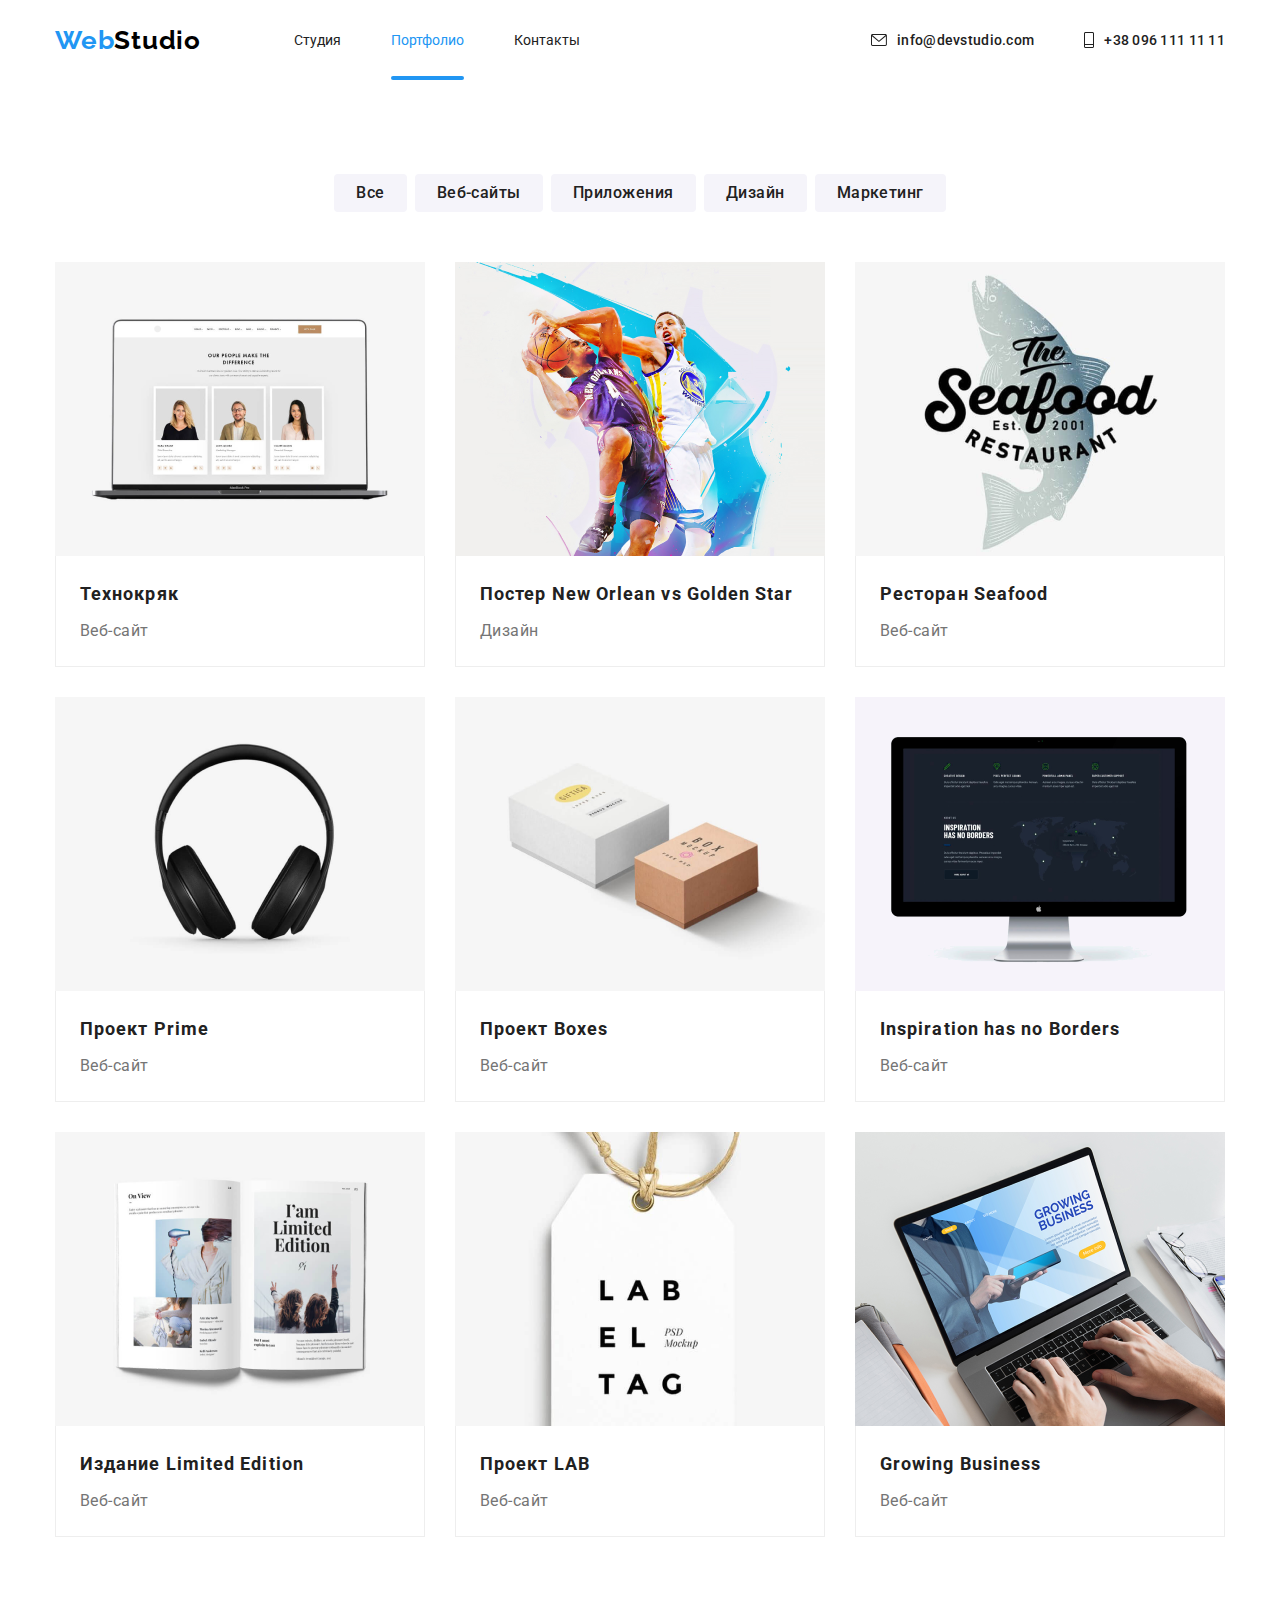
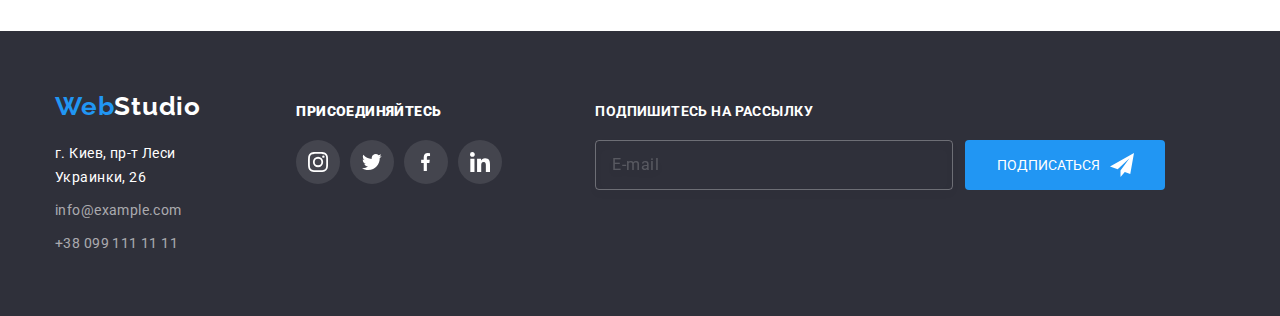
==== portfolio.html @ 18cb3692 "start" ====
<!DOCTYPE html>
<html lang="ru">
  <head>
    <meta charset="UTF-8" />
    <meta name="viewport" content="width=device-width, initial-scale=1.0" />
    <title>Web Studio(Портфолио)</title>
    <link
      rel="shortcut icon"
      href="./img/icons/shortcut.svg"
      type="image/x-icon"
    />

    <link
      href="https://fonts.googleapis.com/css2?family=Raleway:wght@700&family=Roboto:wght@500;900&display=swap"
      rel="stylesheet"
    />
    <link
      rel="stylesheet"
      href="https://cdnjs.cloudflare.com/ajax/libs/modern-normalize/0.7.0/modern-normalize.min.css"
    />

    <link rel="stylesheet" href="./css/main.min.css" />
  </head>
  <body>
    <header class="header container">
      <nav class="main-nav">
        <a href="./index.html" class="logo"
          >Web<span class="logo-header">Studio</span>
        </a>

        <ul class="nav list">
          <li class="item">
            <a href="./index.html" class="link">Студия</a>
          </li>
          <li class="item">
            <a href="./portfolio.html" class="link current">Портфолио</a>
          </li>
          <li class="item"><a href="#contacts" class="link">Контакты</a></li>
        </ul>
      </nav>

      <ul class="contact-header list">
        <li class="item">
          <a href="mailto:info@devstudio.com" class="link">
            <svg class="email-icon icon">
              <use href="./img/icons/sprite.svg#email"></use>
            </svg>
            info@devstudio.com
          </a>
        </li>
        <li class="item">
          <a href="tel:+380961111111" class="link">
            <svg class="phone-icon icon">
              <use href="./img/icons/sprite.svg#phone"></use>
            </svg>
            +38 096 111 11 11
          </a>
        </li>
      </ul>
    </header>
    <main>
      <section class="menu">
        <h1 class="hidden-title">Портфолио</h1>
        <ul class="list">
          <li class="item">
            <button type="button" class="button">Все</button>
          </li>
          <li class="item">
            <button type="button" class="button">Веб-сайты</button>
          </li>
          <li class="item">
            <button type="button" class="button">Приложения</button>
          </li>
          <li class="item">
            <button type="button" class="button">Дизайн</button>
          </li>
          <li class="item">
            <button type="button" class="button">Маркетинг</button>
          </li>
        </ul>
      </section>
      <section class="our-projects container">
        <ul class="list">
          <li class="item">
            <a href="#" class="link">
              <div class="project-img">
                <img src="./img/our-projects/img.png" width="370" alt="lorem" />
                <div class="description">
                  <p>
                    Технокряк это современная площадка распространения
                    коронавируса. Компании используют эту платформу для
                    цифрового шпионажа и атак на защищённые сервера конкурентов.
                  </p>
                </div>
              </div>
              <div class="card-content">
                <h3 class="project-name">Технокряк</h3>
                <p class="project-type">Веб-сайт</p>
              </div>
            </a>
          </li>
          <li class="item">
            <a href="#" class="link">
              <div class="project-img">
                <img
                  src="./img/our-projects/img1.png"
                  width="370"
                  alt="lorem"
                />
                <div class="description">
                  <p>
                    Технокряк это современная площадка распространения
                    коронавируса. Компании используют эту платформу для
                    цифрового шпионажа и атак на защищённые сервера конкурентов.
                  </p>
                </div>
              </div>
              <div class="card-content">
                <h3 class="project-name">Постер New Orlean vs Golden Star</h3>
                <p class="project-type">Дизайн</p>
              </div>
            </a>
          </li>
          <li class="item">
            <a href="#" class="link">
              <div class="project-img">
                <img
                  src="./img/our-projects/img2.png"
                  width="370"
                  alt="lorem"
                />
                <div class="description">
                  <p>
                    Технокряк это современная площадка распространения
                    коронавируса. Компании используют эту платформу для
                    цифрового шпионажа и атак на защищённые сервера конкурентов.
                  </p>
                </div>
              </div>
              <div class="card-content">
                <h3 class="project-name">Ресторан Seafood</h3>
                <p class="project-type">Веб-сайт</p>
              </div>
            </a>
          </li>
          <li class="item">
            <a href="#" class="link">
              <div class="project-img">
                <img
                  src="./img/our-projects/img3.png"
                  width="370"
                  alt="lorem"
                />
                <div class="description">
                  <p>
                    Технокряк это современная площадка распространения
                    коронавируса. Компании используют эту платформу для
                    цифрового шпионажа и атак на защищённые сервера конкурентов.
                  </p>
                </div>
              </div>
              <div class="card-content">
                <h3 class="project-name">Проект Prime</h3>
                <p class="project-type">Веб-сайт</p>
              </div>
            </a>
          </li>
          <li class="item">
            <a href="#" class="link">
              <div class="project-img">
                <img
                  src="./img/our-projects/img4.png"
                  width="370"
                  alt="lorem"
                />
                <div class="description">
                  <p>
                    Технокряк это современная площадка распространения
                    коронавируса. Компании используют эту платформу для
                    цифрового шпионажа и атак на защищённые сервера конкурентов.
                  </p>
                </div>
              </div>
              <div class="card-content">
                <h3 class="project-name">Проект Boxes</h3>
                <p class="project-type">Веб-сайт</p>
              </div>
            </a>
          </li>
          <li class="item">
            <a href="#" class="link">
              <div class="project-img">
                <img
                  src="./img/our-projects/img5.png"
                  width="370"
                  alt="lorem"
                />
                <div class="description">
                  <p>
                    Технокряк это современная площадка распространения
                    коронавируса. Компании используют эту платформу для
                    цифрового шпионажа и атак на защищённые сервера конкурентов.
                  </p>
                </div>
              </div>
              <div class="card-content">
                <h3 class="project-name">Inspiration has no Borders</h3>
                <p class="project-type">Веб-сайт</p>
              </div>
            </a>
          </li>
          <li class="item">
            <a href="#" class="link">
              <div class="project-img">
                <img
                  src="./img/our-projects/img6.png"
                  width="370"
                  alt="lorem"
                />
                <div class="description">
                  <p>
                    Технокряк это современная площадка распространения
                    коронавируса. Компании используют эту платформу для
                    цифрового шпионажа и атак на защищённые сервера конкурентов.
                  </p>
                </div>
              </div>
              <div class="card-content">
                <h3 class="project-name">Издание Limited Edition</h3>
                <p class="project-type">Веб-сайт</p>
              </div>
            </a>
          </li>
          <li class="item">
            <a href="#" class="link">
              <div class="project-img">
                <img
                  src="./img/our-projects/img7.png"
                  width="370"
                  alt="lorem"
                />
                <div class="description">
                  <p>
                    Технокряк это современная площадка распространения
                    коронавируса. Компании используют эту платформу для
                    цифрового шпионажа и атак на защищённые сервера конкурентов.
                  </p>
                </div>
              </div>
              <div class="card-content">
                <h3 class="project-name">Проект LAB</h3>
                <p class="project-type">Веб-сайт</p>
              </div>
            </a>
          </li>
          <li class="item">
            <a href="#" class="link">
              <div class="project-img">
                <img
                  src="./img/our-projects/img8.png"
                  width="370"
                  alt="lorem"
                />
                <div class="description">
                  <p>
                    Технокряк это современная площадка распространения
                    коронавируса. Компании используют эту платформу для
                    цифрового шпионажа и атак на защищённые сервера конкурентов.
                  </p>
                </div>
              </div>
              <div class="card-content">
                <h3 class="project-name">Growing Business</h3>
                <p class="project-type">Веб-сайт</p>
              </div>
            </a>
          </li>
        </ul>
      </section>
    </main>
    <footer class="footer">
      <div class="container">
        <div id="contacts">
          <a href="./index.html" class="logo"
            >Web<span class="logo-footer">Studio</span>
          </a>
          <address class="address">
            <p class="text">г. Киев, пр-т Леси Украинки, 26</p>
            <ul class="contact-footer list">
              <li class="item">
                <a href="mailto:info@example.com" class="link"
                  >info@example.com</a
                >
                <br />
              </li>
              <li class="item">
                <a href="tel:+380991111111" class="link">+38 099 111 11 11</a>
              </li>
            </ul>
          </address>
        </div>
        <div class="join">
          <h2 class="join-title"><strong>присоединяйтесь</strong></h2>
          <ul class="networks list">
            <li class="list-item">
              <a href="" class="instagram link">
                <svg width="20" height="20">
                  <use href="./img/icons/sprite.svg#instagram"></use>
                </svg>
              </a>
            </li>
            <li class="list-item">
              <a href="" class="twitter link">
                <svg width="20" height="20">
                  <use href="./img/icons/sprite.svg#twitter"></use>
                </svg>
              </a>
            </li>
            <li class="list-item">
              <a href="" class="facebook link">
                <svg width="10" height="20">
                  <use href="./img/icons/sprite.svg#facebook"></use>
                </svg>
              </a>
            </li>
            <li class="list-item">
              <a href="" class="linkedin link">
                <svg width="20" height="20">
                  <use href="./img/icons/sprite.svg#linkedin"></use>
                </svg>
              </a>
            </li>
          </ul>
        </div>
        <form class="subscription js-speaker-form">
          <label for="subscribe" class="label">Подпишитесь на рассылку</label>
          <div class="block-form">
            <input
              class="input"
              type="email"
              name="e-mail"
              placeholder="E-mail"
              id="subscribe"
            />
            <button type="submit" class="button">Подписаться</button>
          </div>
        </form>
      </div>
    </footer>
    <script>
      (() => {
        const elements = document.querySelectorAll('.js-speaker-form');
        elements.forEach(element => {
          element.addEventListener('submit', e => {
            e.preventDefault();
            new FormData(e.currentTarget).forEach((value, name) =>
              console.log(`${name}: ${value}`),
            );
          });
        });
      })();
    </script>
  </body>
</html>
---- css/main.min.css ----
html{-webkit-box-sizing:border-box;box-sizing:border-box;margin:0 auto}*,*::before,*::after{-webkit-box-sizing:inherit;box-sizing:inherit}body{background-color:#fff;color:#757575;font-family:Roboto, sans-serif;font-size:14px;margin:0}img{display:block;max-width:100%;height:auto}.container{max-width:1200px;padding-left:15px;padding-right:15px;margin:0 auto}.section{padding-top:94px;padding-bottom:94px}.list{margin:0;padding:0}.item{list-style:none}.title{color:#212121;font-family:Roboto}.header{display:-webkit-box;display:-ms-flexbox;display:flex;-webkit-box-align:center;-ms-flex-align:center;align-items:center}.header .link{display:-webkit-inline-box;display:-ms-inline-flexbox;display:inline-flex;padding-top:32px;padding-bottom:32px}.main-nav{display:-webkit-box;display:-ms-flexbox;display:flex;-webkit-box-align:center;-ms-flex-align:center;align-items:center}.nav{padding:0;margin-left:93px;display:-webkit-box;display:-ms-flexbox;display:flex}.nav .item:not(:last-child){margin-right:50px}.nav .link{position:relative;padding-top:40px;padding-bottom:40px}.nav .link::after{content:'';position:absolute;bottom:0;left:0;width:100%;height:4px;background-color:#2196f3;border-radius:2px;opacity:0;-webkit-transition:opacity 250ms cubic-bezier(0.4, 0, 0.2, 1);transition:opacity 250ms cubic-bezier(0.4, 0, 0.2, 1)}.nav .link:hover::after,.nav .link:focus::after{opacity:1}.nav .current{color:#2196f3}.nav .current::after{opacity:1}.logo{font-family:Raleway;font-weight:700;font-size:26px;line-height:1.19;letter-spacing:0.03em;text-decoration:none;color:#2196f3}.logo-header{color:#000000}.link{color:#212121;line-height:0;text-decoration:none;-webkit-transition:color 250ms cubic-bezier(0.4, 0, 0.2, 1);transition:color 250ms cubic-bezier(0.4, 0, 0.2, 1)}.header .link:hover,.header .link:focus{color:#2196f3;fill:#2196f3}.contact-header{display:-webkit-box;display:-ms-flexbox;display:flex;-webkit-box-align:center;-ms-flex-align:center;align-items:center;margin-left:auto;font-weight:500;font-size:14px;line-height:1.14;letter-spacing:0.02em;text-decoration:none}.contact-header .link{display:-webkit-inline-box;display:-ms-inline-flexbox;display:inline-flex;-webkit-box-align:center;-ms-flex-align:center;align-items:center;fill:#212121;-webkit-transition:fill 250ms cubic-bezier(0.4, 0, 0.2, 1);transition:fill 250ms cubic-bezier(0.4, 0, 0.2, 1)}.icon{margin-right:10px;fill:inherit}.email-icon{width:16px;height:12px}.phone-icon{width:10px;height:16px}.contact-header .item:not(:last-child){margin-right:50px}.hero{background-image:-webkit-gradient(linear, left top, right top, from(rgba(47,48,58,0.4)), to(rgba(47,48,58,0.4))),url(../img/backgroundSquoosh.jpg);background-image:linear-gradient(to right, rgba(47,48,58,0.4), rgba(47,48,58,0.4)),url(../img/backgroundSquoosh.jpg);background-repeat:no-repeat;background-position:50% 50%;text-align:center;max-width:1600px;margin:0 auto;height:600px;display:-webkit-box;display:-ms-flexbox;display:flex;-webkit-box-orient:vertical;-webkit-box-direction:normal;-ms-flex-direction:column;flex-direction:column;-webkit-box-pack:center;-ms-flex-pack:center;justify-content:center;-webkit-box-align:center;-ms-flex-align:center;align-items:center}.hero-title{margin:0;color:#fff;font-weight:900;font-size:44px;line-height:1.36;letter-spacing:0.06em;text-transform:uppercase}.button{outline:none;border:none;text-decoration:none;color:#fff;background-color:#2196f3;border-radius:4px;cursor:pointer}.order-button{margin-top:30px;color:#fff;background-color:#2196f3;padding:10px 32px;font-weight:bold;font-size:16px;line-height:1.88;letter-spacing:0.06em;cursor:pointer}.about-us-list{display:-webkit-box;display:-ms-flexbox;display:flex}.about-us-list .item{width:270px;margin-right:30px}.about-us-list .item:last-child{margin-right:0}.about-us-icon{display:-webkit-box;display:-ms-flexbox;display:flex;-webkit-box-align:center;-ms-flex-align:center;align-items:center;-webkit-box-pack:center;-ms-flex-pack:center;justify-content:center;width:auto;height:120px;background-color:#f5f4fa;border-radius:4px;margin-bottom:30px}.about-us-list .title{margin:0;margin-bottom:10px}.about-us-list .text{margin:0;color:#757575;font-weight:normal;line-height:1.71}.title.secondary{margin-top:0;margin-bottom:50px;text-align:center;font-weight:700;font-size:36px;line-height:1.16;letter-spacing:0.03em}.section-work{padding-top:0}.our-work-list{display:-webkit-box;display:-ms-flexbox;display:flex}.our-work-list .item:not(:last-child){margin-right:30px}.img-work{position:relative;display:-webkit-box;display:-ms-flexbox;display:flex}.img-work .text{position:absolute;display:-webkit-inline-box;display:-ms-inline-flexbox;display:inline-flex;-webkit-box-align:center;-ms-flex-align:center;align-items:center;-webkit-box-pack:center;-ms-flex-pack:center;justify-content:center;margin:0;left:0;bottom:0;width:100%;height:70px;background:rgba(47,48,58,0.8);font-weight:bold;letter-spacing:0.03em;text-transform:uppercase;color:#ffffff}.our-team{background-color:#f5f4fa}.our-team .list{display:-webkit-box;display:-ms-flexbox;display:flex}.our-team .item{background-color:#fff;-webkit-box-shadow:0px 1px 3px rgba(0,0,0,0.12),0px 1px 1px rgba(0,0,0,0.14),0px 2px 1px rgba(0,0,0,0.2);box-shadow:0px 1px 3px rgba(0,0,0,0.12),0px 1px 1px rgba(0,0,0,0.14),0px 2px 1px rgba(0,0,0,0.2);border-radius:0px 0px 4px 4px}.our-team .item:not(:last-child){margin-right:30px}.about-person{padding:30px 32px}.about-person .name{margin:0;margin-bottom:10px;font-style:normal;font-weight:500;font-size:16px;line-height:1.19;text-align:center;letter-spacing:0.03em;color:#212121}.about-person .skill{margin:0;font-weight:normal;font-size:16px;line-height:1.19;text-align:center;letter-spacing:0.03em;margin-bottom:16px}.networks{padding:0;list-style:none;display:-webkit-box;display:-ms-flexbox;display:flex}.networks .list-item{border-radius:50%;margin-right:10px}.networks .list-item:last-child{margin-right:0}.networks .list-item:hover a,.networks .list-item:focus a{background-color:#2196f3;fill:#fff}.list-item .link{display:-webkit-box;display:-ms-flexbox;display:flex;-webkit-box-align:center;-ms-flex-align:center;align-items:center;-webkit-box-pack:center;-ms-flex-pack:center;justify-content:center;width:44px;height:44px;border-radius:50%;background-color:#fff;fill:#afb1b8;-webkit-transition:background-color 250ms cubic-bezier(0.4, 0, 0.2, 1),fill 250ms cubic-bezier(0.4, 0, 0.2, 1);transition:background-color 250ms cubic-bezier(0.4, 0, 0.2, 1),fill 250ms cubic-bezier(0.4, 0, 0.2, 1)}.list-item svg{fill:inherit}.logos{display:-webkit-box;display:-ms-flexbox;display:flex}.logos .item:not(:last-child){margin-right:30px}.logo-client{display:-webkit-box;display:-ms-flexbox;display:flex;-webkit-box-align:center;-ms-flex-align:center;align-items:center;-webkit-box-pack:center;-ms-flex-pack:center;justify-content:center;width:170px;height:90px;border-radius:4px;border:1px solid #afb1b8;fill:#afb1b8;-webkit-transition:border 250ms cubic-bezier(0.4, 0, 0.2, 1),fill 250ms cubic-bezier(0.4, 0, 0.2, 1);transition:border 250ms cubic-bezier(0.4, 0, 0.2, 1),fill 250ms cubic-bezier(0.4, 0, 0.2, 1)}.logo-client:hover,.logo-client:focus{border:1px solid #2196f3;fill:#2196f3}.logo-client svg{fill:inherit}.footer{padding-top:60px;padding-bottom:60px;background-color:#2f303a}.footer .container{display:-webkit-box;display:-ms-flexbox;display:flex}.footer .logo{display:block;margin-bottom:20px}.logo-footer{color:#fff}.address{font-style:normal;font-weight:normal;font-size:14px;line-height:1.71;letter-spacing:0.03em;color:#fff}.address .text{margin:0;margin-bottom:9px}.contact-footer .item:first-child{margin-bottom:9px}.contact-footer .link{color:rgba(255,255,255,0.6);text-decoration:none}.join{margin-left:70px;margin-top:12px}.join .join-title{display:-webkit-inline-box;display:-ms-inline-flexbox;display:inline-flex;margin:0;margin-bottom:20px;font-family:Roboto;font-style:normal;font-size:14px;line-height:1.14;letter-spacing:0.03em;text-transform:uppercase;color:#fff}.join .link{fill:#fff;background-color:rgba(255,255,255,0.1)}.join .link:hover{background-color:#2196f3}.subscription{margin-left:93px;margin-top:12px}.subscription .label{font-weight:bold;font-size:14px;line-height:1.14;letter-spacing:0.03em;text-transform:uppercase;color:#ffffff}.subscription .block-form{margin-top:20px;display:-webkit-inline-box;display:-ms-inline-flexbox;display:inline-flex}.subscription .input{width:358px;height:50px;margin-right:12px;padding-left:16px;background-color:inherit;color:#acacb0;border:1px solid rgba(255,255,255,0.3);-webkit-filter:drop-shadow(0px 4px 4px rgba(0,0,0,0.15));filter:drop-shadow(0px 4px 4px rgba(0,0,0,0.15));border-radius:4px}.subscription .input::-webkit-input-placeholder{font-size:16px;font-style:normal;line-height:1.25;letter-spacing:0.03em;color:rgba(255,255,255,0.2)}.subscription .input:-ms-input-placeholder{font-size:16px;font-style:normal;line-height:1.25;letter-spacing:0.03em;color:rgba(255,255,255,0.2)}.subscription .input::-ms-input-placeholder{font-size:16px;font-style:normal;line-height:1.25;letter-spacing:0.03em;color:rgba(255,255,255,0.2)}.subscription .input::placeholder{font-size:16px;font-style:normal;line-height:1.25;letter-spacing:0.03em;color:rgba(255,255,255,0.2)}.subscription button[type='submit']{display:-webkit-box;display:-ms-flexbox;display:flex;-webkit-box-pack:center;-ms-flex-pack:center;justify-content:center;-webkit-box-align:center;-ms-flex-align:center;align-items:center;width:200px;height:50px;text-transform:uppercase}.subscription button[type='submit']::after{content:'';width:24px;height:24px;margin-left:10px;background-image:url(../img/icons/cover.svg)}.menu{padding-top:94px;padding-bottom:50px}.menu .list{display:-webkit-box;display:-ms-flexbox;display:flex;-webkit-box-pack:center;-ms-flex-pack:center;justify-content:center}.hidden-title{display:none}.menu .button{padding:6px 22px;font-family:inherit;color:#212121;background-color:#f5f4fa;font-weight:500;font-size:16px;line-height:1.62;letter-spacing:0.03em;border-radius:4px;-webkit-transition:color 250ms cubic-bezier(0.4, 0, 0.2, 1),background-color 250ms cubic-bezier(0.4, 0, 0.2, 1),-webkit-box-shadow 250ms cubic-bezier(0.4, 0, 0.2, 1);transition:color 250ms cubic-bezier(0.4, 0, 0.2, 1),background-color 250ms cubic-bezier(0.4, 0, 0.2, 1),-webkit-box-shadow 250ms cubic-bezier(0.4, 0, 0.2, 1);transition:color 250ms cubic-bezier(0.4, 0, 0.2, 1),background-color 250ms cubic-bezier(0.4, 0, 0.2, 1),box-shadow 250ms cubic-bezier(0.4, 0, 0.2, 1);transition:color 250ms cubic-bezier(0.4, 0, 0.2, 1),background-color 250ms cubic-bezier(0.4, 0, 0.2, 1),box-shadow 250ms cubic-bezier(0.4, 0, 0.2, 1),-webkit-box-shadow 250ms cubic-bezier(0.4, 0, 0.2, 1)}.menu .button:hover,.menu .button:focus{color:#fff;background-color:#2196f3;-webkit-box-shadow:0px 3px 1px rgba(0,0,0,0.1),0px 1px 2px rgba(0,0,0,0.08),0px 2px 2px rgba(0,0,0,0.12);box-shadow:0px 3px 1px rgba(0,0,0,0.1),0px 1px 2px rgba(0,0,0,0.08),0px 2px 2px rgba(0,0,0,0.12)}.menu .item:not(:last-child){margin-right:8px}.our-projects{padding-bottom:94px}.our-projects .list{display:-webkit-box;display:-ms-flexbox;display:flex;-ms-flex-wrap:wrap;flex-wrap:wrap}.our-projects .item{max-width:370px;margin-right:30px;margin-bottom:30px;-webkit-transition:-webkit-box-shadow 250ms cubic-bezier(0.4, 0, 0.2, 1);transition:-webkit-box-shadow 250ms cubic-bezier(0.4, 0, 0.2, 1);transition:box-shadow 250ms cubic-bezier(0.4, 0, 0.2, 1);transition:box-shadow 250ms cubic-bezier(0.4, 0, 0.2, 1), -webkit-box-shadow 250ms cubic-bezier(0.4, 0, 0.2, 1)}.our-projects .item:hover,.our-projects .item:focus{-webkit-box-shadow:0px 1px 1px rgba(0,0,0,0.12),0px 4px 4px rgba(0,0,0,0.06),1px 4px 6px rgba(0,0,0,0.16);box-shadow:0px 1px 1px rgba(0,0,0,0.12),0px 4px 4px rgba(0,0,0,0.06),1px 4px 6px rgba(0,0,0,0.16)}.our-projects .item:nth-child(3n){margin-right:0}.our-projects .item:nth-last-child(-n+3){margin-bottom:0}.project-img{position:relative;overflow:hidden}.description{position:absolute;bottom:0;left:0;width:100%;height:100%;padding:63px 24px;background-color:rgba(33,150,243,0.9);-webkit-transform:translateY(100%);transform:translateY(100%);-webkit-transition:-webkit-transform 250ms cubic-bezier(0.4, 0, 0.2, 1);transition:-webkit-transform 250ms cubic-bezier(0.4, 0, 0.2, 1);transition:transform 250ms cubic-bezier(0.4, 0, 0.2, 1);transition:transform 250ms cubic-bezier(0.4, 0, 0.2, 1), -webkit-transform 250ms cubic-bezier(0.4, 0, 0.2, 1)}.project-img:hover .description,.project-img:focus .description{-webkit-transform:translateY(0);transform:translateY(0)}.description p{padding:0;margin:0;font-family:Roboto;font-style:normal;font-weight:normal;font-size:18px;line-height:28px;letter-spacing:0.03em;color:#ffffff}.our-projects .card-content{padding:20px 24px;border-right-width:1px;border-right-style:solid;border-right-color:#eeeeee;border-bottom-width:1px;border-bottom-style:solid;border-bottom-color:#eeeeee;border-left-width:1px;border-left-style:solid;border-left-color:#eeeeee}.our-projects .project-name{font-family:Roboto;font-style:normal;font-weight:bold;font-size:18px;line-height:2;letter-spacing:0.06em;color:#212121;margin:0}.our-projects .project-type{font-family:Roboto;font-style:normal;font-weight:normal;font-size:16px;line-height:1.88;letter-spacing:0.03em;color:#757575;margin:0;margin-top:4px}.backdrop{position:fixed;top:0;left:0;width:100%;height:100%;background-color:rgba(0,0,0,0.2);opacity:1;-webkit-transform:scale(1);transform:scale(1);-webkit-transition:opacity 1000ms cubic-bezier(0.4, 0, 0.2, 1),-webkit-transform 1000ms cubic-bezier(0.4, 0, 0.2, 1);transition:opacity 1000ms cubic-bezier(0.4, 0, 0.2, 1),-webkit-transform 1000ms cubic-bezier(0.4, 0, 0.2, 1);transition:opacity 1000ms cubic-bezier(0.4, 0, 0.2, 1),transform 1000ms cubic-bezier(0.4, 0, 0.2, 1);transition:opacity 1000ms cubic-bezier(0.4, 0, 0.2, 1),transform 1000ms cubic-bezier(0.4, 0, 0.2, 1),-webkit-transform 1000ms cubic-bezier(0.4, 0, 0.2, 1)}.form{position:absolute;display:-webkit-box;display:-ms-flexbox;display:flex;-webkit-box-orient:vertical;-webkit-box-direction:normal;-ms-flex-direction:column;flex-direction:column;top:50%;left:50%;-webkit-transform:translate(-50%, -50%);transform:translate(-50%, -50%);width:528px;height:581px;padding:40px;background:#eeeeee;-webkit-box-shadow:0px 1px 3px rgba(0,0,0,0.12),0px 1px 1px rgba(0,0,0,0.14),0px 2px 1px rgba(0,0,0,0.2);box-shadow:0px 1px 3px rgba(0,0,0,0.12),0px 1px 1px rgba(0,0,0,0.14),0px 2px 1px rgba(0,0,0,0.2);border-radius:4px}.form .title{margin:0;font-weight:bold;font-size:20px;line-height:23px;text-align:center;letter-spacing:0.03em;margin-bottom:30px}.form .form-field{position:relative;width:100%;display:block;fill:#212121;-webkit-transition:fill 250ms cubic-bezier(0.4, 0, 0.2, 1);transition:fill 250ms cubic-bezier(0.4, 0, 0.2, 1)}.form .form-field:hover,.form .form-field:focus{fill:#2196f3}.form .form-field:not(:last-child){margin-bottom:28px}.form-field .form-input{padding-left:40px;width:100%}.form-field .form-input::-webkit-input-placeholder{color:rgba(117,117,117,0.4)}.form-field .form-input:-ms-input-placeholder{color:rgba(117,117,117,0.4)}.form-field .form-input::-ms-input-placeholder{color:rgba(117,117,117,0.4)}.form-field .form-input::placeholder{color:rgba(117,117,117,0.4)}.form-field .form-input:hover,.form-field .form-input:focus{border-color:#2196f3;outline-color:#2196f3}.form-field .label{position:absolute;top:50%;left:40px;-webkit-transform:translate(0, -50%);transform:translate(0, -50%);-webkit-transition:-webkit-transform 250ms cubic-bezier(0.4, 0, 0.2, 1);transition:-webkit-transform 250ms cubic-bezier(0.4, 0, 0.2, 1);transition:transform 250ms cubic-bezier(0.4, 0, 0.2, 1);transition:transform 250ms cubic-bezier(0.4, 0, 0.2, 1), -webkit-transform 250ms cubic-bezier(0.4, 0, 0.2, 1)}.form-input:focus+.label,.form-input:not(:placeholder-shown)+.label{-webkit-transform:translate(-40px, -42px);transform:translate(-40px, -42px)}.form .input,.form-field .form-input{height:40px;border:1px solid rgba(33,33,33,0.2);border-radius:4px;-webkit-transition:border 250ms cubic-bezier(0.4, 0, 0.2, 1);transition:border 250ms cubic-bezier(0.4, 0, 0.2, 1)}.form-field .icon{position:absolute;top:50%;left:15px;display:inline-block;-webkit-transform:translateY(-50%);transform:translateY(-50%)}.form .comment{display:-webkit-box;display:-ms-flexbox;display:flex;-webkit-box-orient:vertical;-webkit-box-direction:normal;-ms-flex-direction:column;flex-direction:column}.comment .label{margin-top:10px;margin-bottom:4px}.form .textarea{resize:none;height:120px;padding:12px 16px;border:1px solid rgba(33,33,33,0.2);border-radius:4px;font-weight:normal;font-size:12px;line-height:14px;letter-spacing:0.01em;margin-bottom:20px;-webkit-transition:border 250ms cubic-bezier(0.4, 0, 0.2, 1);transition:border 250ms cubic-bezier(0.4, 0, 0.2, 1)}.form .textarea::-webkit-input-placeholder{font-weight:normal;font-size:14px;line-height:1.14;letter-spacing:0.01em;color:rgba(117,117,117,0.3)}.form .textarea:-ms-input-placeholder{font-weight:normal;font-size:14px;line-height:1.14;letter-spacing:0.01em;color:rgba(117,117,117,0.3)}.form .textarea::-ms-input-placeholder{font-weight:normal;font-size:14px;line-height:1.14;letter-spacing:0.01em;color:rgba(117,117,117,0.3)}.form .textarea::placeholder{font-weight:normal;font-size:14px;line-height:1.14;letter-spacing:0.01em;color:rgba(117,117,117,0.3)}.form .textarea:hover,.form .textarea:focus{border-color:#2196f3;outline-color:#2196f3}.form .agree{display:-webkit-box;display:-ms-flexbox;display:flex;-webkit-box-align:center;-ms-flex-align:center;align-items:center;margin-bottom:30px;line-height:1.71}.agree .checkbox{position:absolute;width:1px;height:1px;margin:-1px;border:0;padding:0;clip:rect(0 0 0 0);overflow:hidden}.agree .agree-icon{display:inline-block;width:16px;height:15px;margin-left:12px;margin-right:8px;border:2px solid #2a2a2a;border-radius:4px}.agree .checkbox:checked+.agree-icon{border-color:transparent;background-color:#2196f3;background-image:url(../img/icons/agree.svg);background-repeat:no-repeat;background-position:center}.form .submit-btn{margin-left:auto;margin-right:auto;width:200px;height:50px;-webkit-box-shadow:0px 4px 4px rgba(0,0,0,0.15);box-shadow:0px 4px 4px rgba(0,0,0,0.15);-webkit-transition:background-color 250ms cubic-bezier(0.4, 0, 0.2, 1);transition:background-color 250ms cubic-bezier(0.4, 0, 0.2, 1)}.form .submit-btn:hover,.form .submit-btn:focus{background-color:#188ce8}.btn-close{position:absolute;right:8px;top:8px;display:-webkit-box;display:-ms-flexbox;display:flex;-webkit-box-pack:center;-ms-flex-pack:center;justify-content:center;-webkit-box-align:center;-ms-flex-align:center;align-items:center;width:30px;height:30px;border-radius:50%;border:1px solid rgba(0,0,0,0.1);background-color:inherit;fill:#000000}.btn-close svg{fill:inherit;-webkit-transition:fill 250ms cubic-bezier(0.4, 0, 0.2, 1);transition:fill 250ms cubic-bezier(0.4, 0, 0.2, 1)}.btn-close:hover svg,.btn-close:focus svg{fill:#2196f3}.is-hidden{-webkit-transform:scale(0.4);transform:scale(0.4);opacity:0;pointer-events:none}
/*# sourceMappingURL=main.min.css.map */
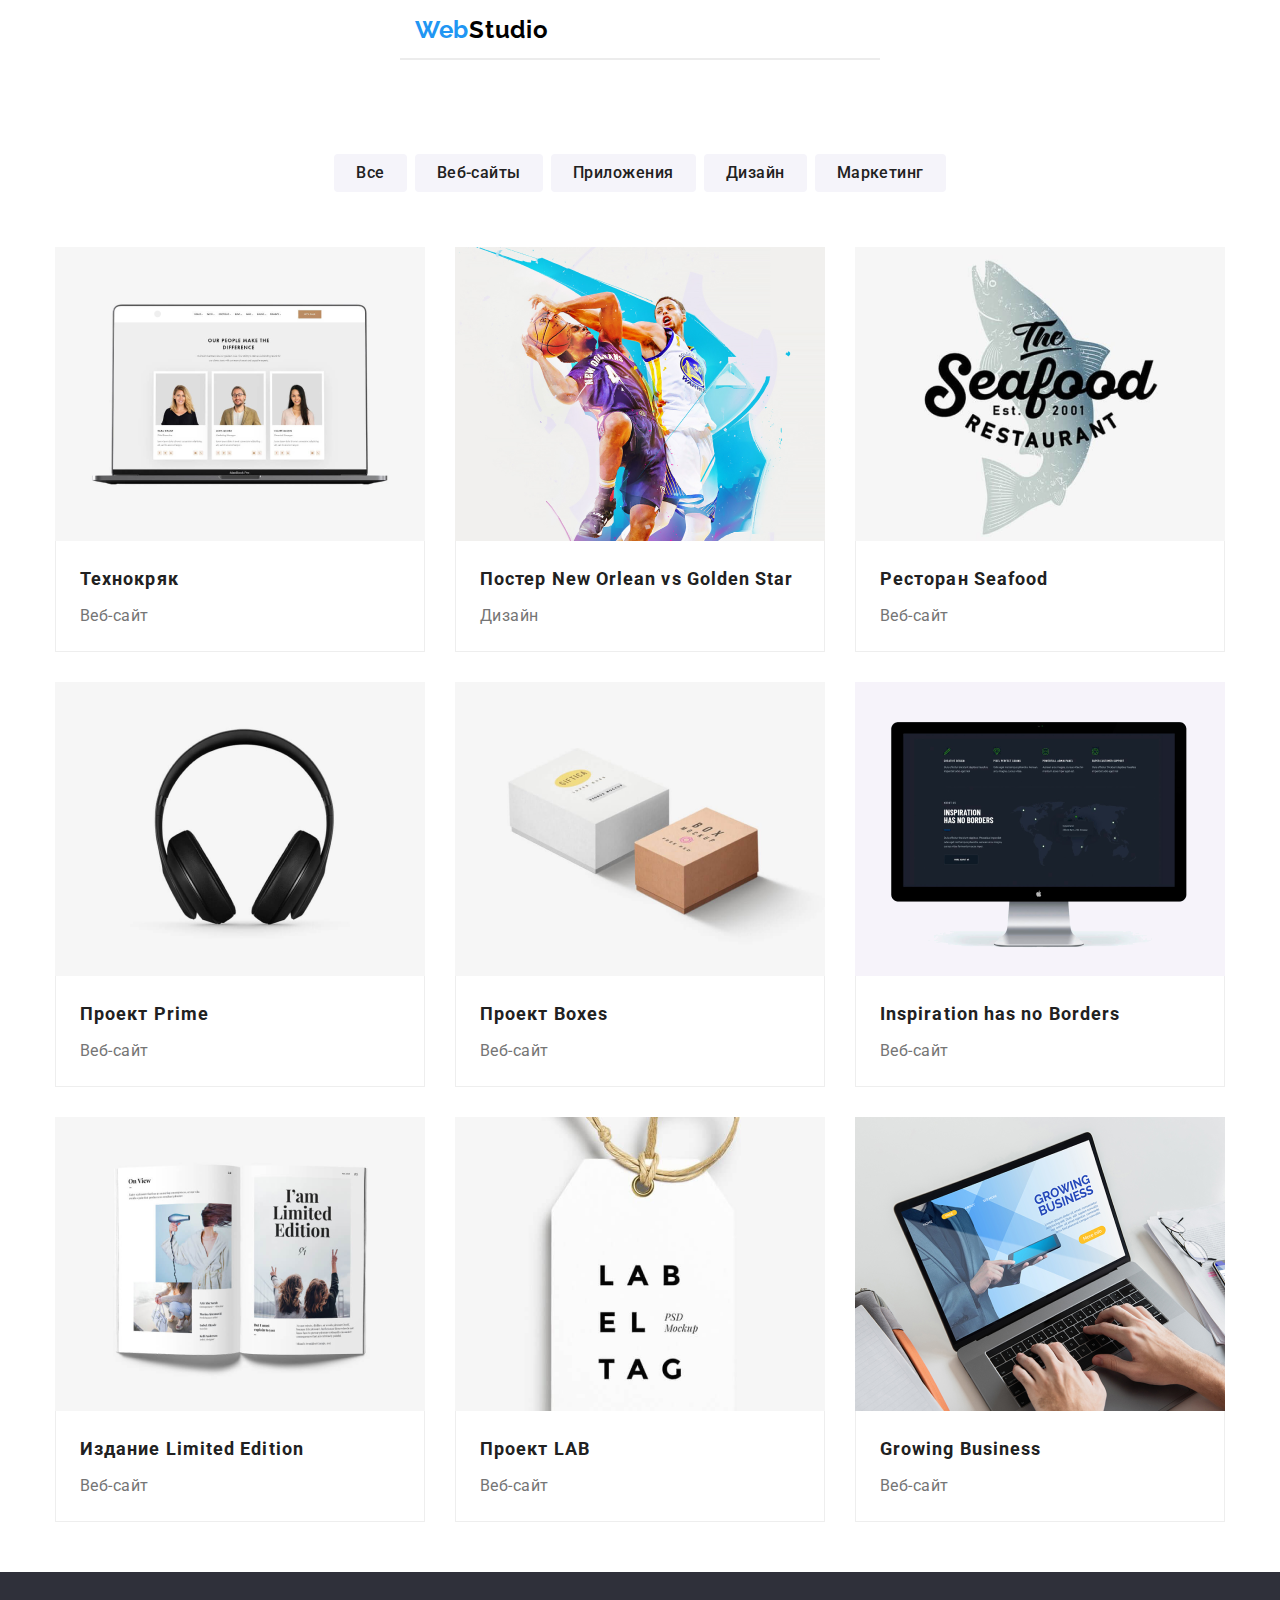
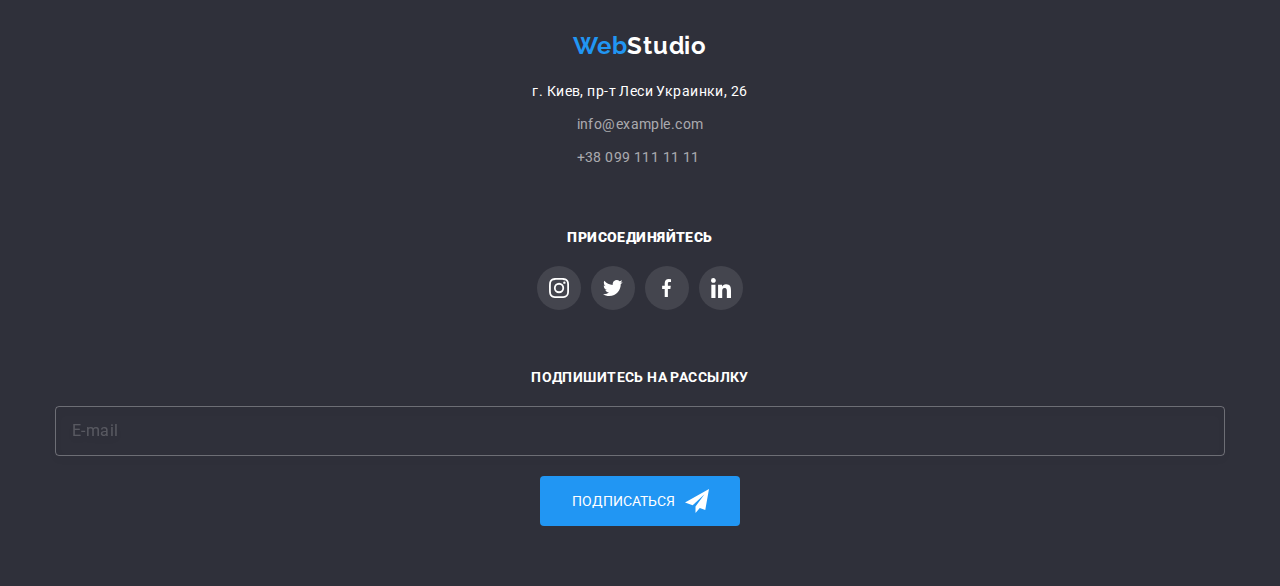
==== commit 72b1479c: "with flexible mobile design" ====
--- a/portfolio.html
+++ b/portfolio.html
@@ -3,7 +3,7 @@
   <head>
     <meta charset="UTF-8" />
     <meta name="viewport" content="width=device-width, initial-scale=1.0" />
-    <title>Web Studio(Портфолио)</title>
+    <title>Web Studio/Портфолио</title>
     <link
       rel="shortcut icon"
       href="./img/icons/shortcut.svg"
@@ -23,42 +23,66 @@
   </head>
   <body>
     <header class="header container">
-      <nav class="main-nav">
+      <div class="clear-header">
         <a href="./index.html" class="logo"
           >Web<span class="logo-header">Studio</span>
         </a>
 
-        <ul class="nav list">
-          <li class="item">
-            <a href="./index.html" class="link">Студия</a>
-          </li>
-          <li class="item">
-            <a href="./portfolio.html" class="link current">Портфолио</a>
-          </li>
-          <li class="item"><a href="#contacts" class="link">Контакты</a></li>
+        <button
+          type="button"
+          class="menu-button"
+          aria-expanded="false"
+          aria-controls="menu-container"
+          data-menu-button
+        >
+          <svg
+            width="40"
+            height="40"
+            aria-label="Переключатель мобильного меню"
+          >
+            <use
+              class="icon-cross"
+              href="./img/menu/menu-sprite.svg#cross"
+            ></use>
+            <use class="icon-menu" href="./img/menu/menu-sprite.svg#menu"></use>
+          </svg>
+        </button>
+      </div>
+      <div data-menu class="header-menu">
+        <nav class="main-nav">
+          <ul class="nav list">
+            <li class="item">
+              <a href="./index.html" class="link">Студия</a>
+            </li>
+            <li class="item">
+              <a href="./portfolio.html" class="link current">Портфолио</a>
+            </li>
+            <li class="item"><a href="#contacts" class="link">Контакты</a></li>
+          </ul>
+        </nav>
+
+        <ul class="contact-header list">
+          <li class="item">
+            <a href="mailto:info@devstudio.com" class="link">
+              <svg class="email-icon icon">
+                <use href="./img/icons/sprite.svg#email"></use>
+              </svg>
+              info@devstudio.com
+            </a>
+          </li>
+          <li class="item">
+            <a href="tel:+380961111111" class="link">
+              <svg class="phone-icon icon">
+                <use href="./img/icons/sprite.svg#phone"></use>
+              </svg>
+              +38 096 111 11 11
+            </a>
+          </li>
         </ul>
-      </nav>
-
-      <ul class="contact-header list">
-        <li class="item">
-          <a href="mailto:info@devstudio.com" class="link">
-            <svg class="email-icon icon">
-              <use href="./img/icons/sprite.svg#email"></use>
-            </svg>
-            info@devstudio.com
-          </a>
-        </li>
-        <li class="item">
-          <a href="tel:+380961111111" class="link">
-            <svg class="phone-icon icon">
-              <use href="./img/icons/sprite.svg#phone"></use>
-            </svg>
-            +38 096 111 11 11
-          </a>
-        </li>
-      </ul>
+      </div>
     </header>
-    <main>
+
+    <main class="portfolio">
       <section class="menu">
         <h1 class="hidden-title">Портфолио</h1>
         <ul class="list">
@@ -84,7 +108,7 @@
           <li class="item">
             <a href="#" class="link">
               <div class="project-img">
-                <img src="./img/our-projects/img.png" width="370" alt="lorem" />
+                <img src="./img/our-projects/img.png" alt="lorem" />
                 <div class="description">
                   <p>
                     Технокряк это современная площадка распространения
@@ -102,11 +126,7 @@
           <li class="item">
             <a href="#" class="link">
               <div class="project-img">
-                <img
-                  src="./img/our-projects/img1.png"
-                  width="370"
-                  alt="lorem"
-                />
+                <img src="./img/our-projects/img1.png" alt="lorem" />
                 <div class="description">
                   <p>
                     Технокряк это современная площадка распространения
@@ -124,11 +144,7 @@
           <li class="item">
             <a href="#" class="link">
               <div class="project-img">
-                <img
-                  src="./img/our-projects/img2.png"
-                  width="370"
-                  alt="lorem"
-                />
+                <img src="./img/our-projects/img2.png" alt="lorem" />
                 <div class="description">
                   <p>
                     Технокряк это современная площадка распространения
@@ -146,11 +162,7 @@
           <li class="item">
             <a href="#" class="link">
               <div class="project-img">
-                <img
-                  src="./img/our-projects/img3.png"
-                  width="370"
-                  alt="lorem"
-                />
+                <img src="./img/our-projects/img3.png" alt="lorem" />
                 <div class="description">
                   <p>
                     Технокряк это современная площадка распространения
@@ -168,11 +180,7 @@
           <li class="item">
             <a href="#" class="link">
               <div class="project-img">
-                <img
-                  src="./img/our-projects/img4.png"
-                  width="370"
-                  alt="lorem"
-                />
+                <img src="./img/our-projects/img4.png" alt="lorem" />
                 <div class="description">
                   <p>
                     Технокряк это современная площадка распространения
@@ -190,11 +198,7 @@
           <li class="item">
             <a href="#" class="link">
               <div class="project-img">
-                <img
-                  src="./img/our-projects/img5.png"
-                  width="370"
-                  alt="lorem"
-                />
+                <img src="./img/our-projects/img5.png" alt="lorem" />
                 <div class="description">
                   <p>
                     Технокряк это современная площадка распространения
@@ -212,11 +216,7 @@
           <li class="item">
             <a href="#" class="link">
               <div class="project-img">
-                <img
-                  src="./img/our-projects/img6.png"
-                  width="370"
-                  alt="lorem"
-                />
+                <img src="./img/our-projects/img6.png" alt="lorem" />
                 <div class="description">
                   <p>
                     Технокряк это современная площадка распространения
@@ -234,11 +234,7 @@
           <li class="item">
             <a href="#" class="link">
               <div class="project-img">
-                <img
-                  src="./img/our-projects/img7.png"
-                  width="370"
-                  alt="lorem"
-                />
+                <img src="./img/our-projects/img7.png" alt="lorem" />
                 <div class="description">
                   <p>
                     Технокряк это современная площадка распространения
@@ -256,11 +252,7 @@
           <li class="item">
             <a href="#" class="link">
               <div class="project-img">
-                <img
-                  src="./img/our-projects/img8.png"
-                  width="370"
-                  alt="lorem"
-                />
+                <img src="./img/our-projects/img8.png" alt="lorem" />
                 <div class="description">
                   <p>
                     Технокряк это современная площадка распространения
@@ -280,10 +272,11 @@
     </main>
     <footer class="footer">
       <div class="container">
-        <div id="contacts">
+        <div id="contacts" class="footer-contacts">
           <a href="./index.html" class="logo"
-            >Web<span class="logo-footer">Studio</span>
-          </a>
+            >Web<span class="logo-footer">Studio</span></a
+          >
+
           <address class="address">
             <p class="text">г. Киев, пр-т Леси Украинки, 26</p>
             <ul class="contact-footer list">
@@ -349,14 +342,17 @@
     </footer>
     <script>
       (() => {
-        const elements = document.querySelectorAll('.js-speaker-form');
-        elements.forEach(element => {
-          element.addEventListener('submit', e => {
-            e.preventDefault();
-            new FormData(e.currentTarget).forEach((value, name) =>
-              console.log(`${name}: ${value}`),
-            );
-          });
+        const menuBtnRef = document.querySelector('[data-menu-button]');
+        const mobileMenuRef = document.querySelector('[data-menu]');
+
+        menuBtnRef.addEventListener('click', () => {
+          const expanded =
+            menuBtnRef.getAttribute('aria-expanded') === 'true' || false;
+
+          menuBtnRef.classList.toggle('is-open');
+          menuBtnRef.setAttribute('aria-expanded', !expanded);
+
+          mobileMenuRef.classList.toggle('is-open');
         });
       })();
     </script>
--- a/css/main.min.css
+++ b/css/main.min.css
@@ -1,2 +1,2 @@
-html{-webkit-box-sizing:border-box;box-sizing:border-box;margin:0 auto}*,*::before,*::after{-webkit-box-sizing:inherit;box-sizing:inherit}body{background-color:#fff;color:#757575;font-family:Roboto, sans-serif;font-size:14px;margin:0}img{display:block;max-width:100%;height:auto}.container{max-width:1200px;padding-left:15px;padding-right:15px;margin:0 auto}.section{padding-top:94px;padding-bottom:94px}.list{margin:0;padding:0}.item{list-style:none}.title{color:#212121;font-family:Roboto}.header{display:-webkit-box;display:-ms-flexbox;display:flex;-webkit-box-align:center;-ms-flex-align:center;align-items:center}.header .link{display:-webkit-inline-box;display:-ms-inline-flexbox;display:inline-flex;padding-top:32px;padding-bottom:32px}.main-nav{display:-webkit-box;display:-ms-flexbox;display:flex;-webkit-box-align:center;-ms-flex-align:center;align-items:center}.nav{padding:0;margin-left:93px;display:-webkit-box;display:-ms-flexbox;display:flex}.nav .item:not(:last-child){margin-right:50px}.nav .link{position:relative;padding-top:40px;padding-bottom:40px}.nav .link::after{content:'';position:absolute;bottom:0;left:0;width:100%;height:4px;background-color:#2196f3;border-radius:2px;opacity:0;-webkit-transition:opacity 250ms cubic-bezier(0.4, 0, 0.2, 1);transition:opacity 250ms cubic-bezier(0.4, 0, 0.2, 1)}.nav .link:hover::after,.nav .link:focus::after{opacity:1}.nav .current{color:#2196f3}.nav .current::after{opacity:1}.logo{font-family:Raleway;font-weight:700;font-size:26px;line-height:1.19;letter-spacing:0.03em;text-decoration:none;color:#2196f3}.logo-header{color:#000000}.link{color:#212121;line-height:0;text-decoration:none;-webkit-transition:color 250ms cubic-bezier(0.4, 0, 0.2, 1);transition:color 250ms cubic-bezier(0.4, 0, 0.2, 1)}.header .link:hover,.header .link:focus{color:#2196f3;fill:#2196f3}.contact-header{display:-webkit-box;display:-ms-flexbox;display:flex;-webkit-box-align:center;-ms-flex-align:center;align-items:center;margin-left:auto;font-weight:500;font-size:14px;line-height:1.14;letter-spacing:0.02em;text-decoration:none}.contact-header .link{display:-webkit-inline-box;display:-ms-inline-flexbox;display:inline-flex;-webkit-box-align:center;-ms-flex-align:center;align-items:center;fill:#212121;-webkit-transition:fill 250ms cubic-bezier(0.4, 0, 0.2, 1);transition:fill 250ms cubic-bezier(0.4, 0, 0.2, 1)}.icon{margin-right:10px;fill:inherit}.email-icon{width:16px;height:12px}.phone-icon{width:10px;height:16px}.contact-header .item:not(:last-child){margin-right:50px}.hero{background-image:-webkit-gradient(linear, left top, right top, from(rgba(47,48,58,0.4)), to(rgba(47,48,58,0.4))),url(../img/backgroundSquoosh.jpg);background-image:linear-gradient(to right, rgba(47,48,58,0.4), rgba(47,48,58,0.4)),url(../img/backgroundSquoosh.jpg);background-repeat:no-repeat;background-position:50% 50%;text-align:center;max-width:1600px;margin:0 auto;height:600px;display:-webkit-box;display:-ms-flexbox;display:flex;-webkit-box-orient:vertical;-webkit-box-direction:normal;-ms-flex-direction:column;flex-direction:column;-webkit-box-pack:center;-ms-flex-pack:center;justify-content:center;-webkit-box-align:center;-ms-flex-align:center;align-items:center}.hero-title{margin:0;color:#fff;font-weight:900;font-size:44px;line-height:1.36;letter-spacing:0.06em;text-transform:uppercase}.button{outline:none;border:none;text-decoration:none;color:#fff;background-color:#2196f3;border-radius:4px;cursor:pointer}.order-button{margin-top:30px;color:#fff;background-color:#2196f3;padding:10px 32px;font-weight:bold;font-size:16px;line-height:1.88;letter-spacing:0.06em;cursor:pointer}.about-us-list{display:-webkit-box;display:-ms-flexbox;display:flex}.about-us-list .item{width:270px;margin-right:30px}.about-us-list .item:last-child{margin-right:0}.about-us-icon{display:-webkit-box;display:-ms-flexbox;display:flex;-webkit-box-align:center;-ms-flex-align:center;align-items:center;-webkit-box-pack:center;-ms-flex-pack:center;justify-content:center;width:auto;height:120px;background-color:#f5f4fa;border-radius:4px;margin-bottom:30px}.about-us-list .title{margin:0;margin-bottom:10px}.about-us-list .text{margin:0;color:#757575;font-weight:normal;line-height:1.71}.title.secondary{margin-top:0;margin-bottom:50px;text-align:center;font-weight:700;font-size:36px;line-height:1.16;letter-spacing:0.03em}.section-work{padding-top:0}.our-work-list{display:-webkit-box;display:-ms-flexbox;display:flex}.our-work-list .item:not(:last-child){margin-right:30px}.img-work{position:relative;display:-webkit-box;display:-ms-flexbox;display:flex}.img-work .text{position:absolute;display:-webkit-inline-box;display:-ms-inline-flexbox;display:inline-flex;-webkit-box-align:center;-ms-flex-align:center;align-items:center;-webkit-box-pack:center;-ms-flex-pack:center;justify-content:center;margin:0;left:0;bottom:0;width:100%;height:70px;background:rgba(47,48,58,0.8);font-weight:bold;letter-spacing:0.03em;text-transform:uppercase;color:#ffffff}.our-team{background-color:#f5f4fa}.our-team .list{display:-webkit-box;display:-ms-flexbox;display:flex}.our-team .item{background-color:#fff;-webkit-box-shadow:0px 1px 3px rgba(0,0,0,0.12),0px 1px 1px rgba(0,0,0,0.14),0px 2px 1px rgba(0,0,0,0.2);box-shadow:0px 1px 3px rgba(0,0,0,0.12),0px 1px 1px rgba(0,0,0,0.14),0px 2px 1px rgba(0,0,0,0.2);border-radius:0px 0px 4px 4px}.our-team .item:not(:last-child){margin-right:30px}.about-person{padding:30px 32px}.about-person .name{margin:0;margin-bottom:10px;font-style:normal;font-weight:500;font-size:16px;line-height:1.19;text-align:center;letter-spacing:0.03em;color:#212121}.about-person .skill{margin:0;font-weight:normal;font-size:16px;line-height:1.19;text-align:center;letter-spacing:0.03em;margin-bottom:16px}.networks{padding:0;list-style:none;display:-webkit-box;display:-ms-flexbox;display:flex}.networks .list-item{border-radius:50%;margin-right:10px}.networks .list-item:last-child{margin-right:0}.networks .list-item:hover a,.networks .list-item:focus a{background-color:#2196f3;fill:#fff}.list-item .link{display:-webkit-box;display:-ms-flexbox;display:flex;-webkit-box-align:center;-ms-flex-align:center;align-items:center;-webkit-box-pack:center;-ms-flex-pack:center;justify-content:center;width:44px;height:44px;border-radius:50%;background-color:#fff;fill:#afb1b8;-webkit-transition:background-color 250ms cubic-bezier(0.4, 0, 0.2, 1),fill 250ms cubic-bezier(0.4, 0, 0.2, 1);transition:background-color 250ms cubic-bezier(0.4, 0, 0.2, 1),fill 250ms cubic-bezier(0.4, 0, 0.2, 1)}.list-item svg{fill:inherit}.logos{display:-webkit-box;display:-ms-flexbox;display:flex}.logos .item:not(:last-child){margin-right:30px}.logo-client{display:-webkit-box;display:-ms-flexbox;display:flex;-webkit-box-align:center;-ms-flex-align:center;align-items:center;-webkit-box-pack:center;-ms-flex-pack:center;justify-content:center;width:170px;height:90px;border-radius:4px;border:1px solid #afb1b8;fill:#afb1b8;-webkit-transition:border 250ms cubic-bezier(0.4, 0, 0.2, 1),fill 250ms cubic-bezier(0.4, 0, 0.2, 1);transition:border 250ms cubic-bezier(0.4, 0, 0.2, 1),fill 250ms cubic-bezier(0.4, 0, 0.2, 1)}.logo-client:hover,.logo-client:focus{border:1px solid #2196f3;fill:#2196f3}.logo-client svg{fill:inherit}.footer{padding-top:60px;padding-bottom:60px;background-color:#2f303a}.footer .container{display:-webkit-box;display:-ms-flexbox;display:flex}.footer .logo{display:block;margin-bottom:20px}.logo-footer{color:#fff}.address{font-style:normal;font-weight:normal;font-size:14px;line-height:1.71;letter-spacing:0.03em;color:#fff}.address .text{margin:0;margin-bottom:9px}.contact-footer .item:first-child{margin-bottom:9px}.contact-footer .link{color:rgba(255,255,255,0.6);text-decoration:none}.join{margin-left:70px;margin-top:12px}.join .join-title{display:-webkit-inline-box;display:-ms-inline-flexbox;display:inline-flex;margin:0;margin-bottom:20px;font-family:Roboto;font-style:normal;font-size:14px;line-height:1.14;letter-spacing:0.03em;text-transform:uppercase;color:#fff}.join .link{fill:#fff;background-color:rgba(255,255,255,0.1)}.join .link:hover{background-color:#2196f3}.subscription{margin-left:93px;margin-top:12px}.subscription .label{font-weight:bold;font-size:14px;line-height:1.14;letter-spacing:0.03em;text-transform:uppercase;color:#ffffff}.subscription .block-form{margin-top:20px;display:-webkit-inline-box;display:-ms-inline-flexbox;display:inline-flex}.subscription .input{width:358px;height:50px;margin-right:12px;padding-left:16px;background-color:inherit;color:#acacb0;border:1px solid rgba(255,255,255,0.3);-webkit-filter:drop-shadow(0px 4px 4px rgba(0,0,0,0.15));filter:drop-shadow(0px 4px 4px rgba(0,0,0,0.15));border-radius:4px}.subscription .input::-webkit-input-placeholder{font-size:16px;font-style:normal;line-height:1.25;letter-spacing:0.03em;color:rgba(255,255,255,0.2)}.subscription .input:-ms-input-placeholder{font-size:16px;font-style:normal;line-height:1.25;letter-spacing:0.03em;color:rgba(255,255,255,0.2)}.subscription .input::-ms-input-placeholder{font-size:16px;font-style:normal;line-height:1.25;letter-spacing:0.03em;color:rgba(255,255,255,0.2)}.subscription .input::placeholder{font-size:16px;font-style:normal;line-height:1.25;letter-spacing:0.03em;color:rgba(255,255,255,0.2)}.subscription button[type='submit']{display:-webkit-box;display:-ms-flexbox;display:flex;-webkit-box-pack:center;-ms-flex-pack:center;justify-content:center;-webkit-box-align:center;-ms-flex-align:center;align-items:center;width:200px;height:50px;text-transform:uppercase}.subscription button[type='submit']::after{content:'';width:24px;height:24px;margin-left:10px;background-image:url(../img/icons/cover.svg)}.menu{padding-top:94px;padding-bottom:50px}.menu .list{display:-webkit-box;display:-ms-flexbox;display:flex;-webkit-box-pack:center;-ms-flex-pack:center;justify-content:center}.hidden-title{display:none}.menu .button{padding:6px 22px;font-family:inherit;color:#212121;background-color:#f5f4fa;font-weight:500;font-size:16px;line-height:1.62;letter-spacing:0.03em;border-radius:4px;-webkit-transition:color 250ms cubic-bezier(0.4, 0, 0.2, 1),background-color 250ms cubic-bezier(0.4, 0, 0.2, 1),-webkit-box-shadow 250ms cubic-bezier(0.4, 0, 0.2, 1);transition:color 250ms cubic-bezier(0.4, 0, 0.2, 1),background-color 250ms cubic-bezier(0.4, 0, 0.2, 1),-webkit-box-shadow 250ms cubic-bezier(0.4, 0, 0.2, 1);transition:color 250ms cubic-bezier(0.4, 0, 0.2, 1),background-color 250ms cubic-bezier(0.4, 0, 0.2, 1),box-shadow 250ms cubic-bezier(0.4, 0, 0.2, 1);transition:color 250ms cubic-bezier(0.4, 0, 0.2, 1),background-color 250ms cubic-bezier(0.4, 0, 0.2, 1),box-shadow 250ms cubic-bezier(0.4, 0, 0.2, 1),-webkit-box-shadow 250ms cubic-bezier(0.4, 0, 0.2, 1)}.menu .button:hover,.menu .button:focus{color:#fff;background-color:#2196f3;-webkit-box-shadow:0px 3px 1px rgba(0,0,0,0.1),0px 1px 2px rgba(0,0,0,0.08),0px 2px 2px rgba(0,0,0,0.12);box-shadow:0px 3px 1px rgba(0,0,0,0.1),0px 1px 2px rgba(0,0,0,0.08),0px 2px 2px rgba(0,0,0,0.12)}.menu .item:not(:last-child){margin-right:8px}.our-projects{padding-bottom:94px}.our-projects .list{display:-webkit-box;display:-ms-flexbox;display:flex;-ms-flex-wrap:wrap;flex-wrap:wrap}.our-projects .item{max-width:370px;margin-right:30px;margin-bottom:30px;-webkit-transition:-webkit-box-shadow 250ms cubic-bezier(0.4, 0, 0.2, 1);transition:-webkit-box-shadow 250ms cubic-bezier(0.4, 0, 0.2, 1);transition:box-shadow 250ms cubic-bezier(0.4, 0, 0.2, 1);transition:box-shadow 250ms cubic-bezier(0.4, 0, 0.2, 1), -webkit-box-shadow 250ms cubic-bezier(0.4, 0, 0.2, 1)}.our-projects .item:hover,.our-projects .item:focus{-webkit-box-shadow:0px 1px 1px rgba(0,0,0,0.12),0px 4px 4px rgba(0,0,0,0.06),1px 4px 6px rgba(0,0,0,0.16);box-shadow:0px 1px 1px rgba(0,0,0,0.12),0px 4px 4px rgba(0,0,0,0.06),1px 4px 6px rgba(0,0,0,0.16)}.our-projects .item:nth-child(3n){margin-right:0}.our-projects .item:nth-last-child(-n+3){margin-bottom:0}.project-img{position:relative;overflow:hidden}.description{position:absolute;bottom:0;left:0;width:100%;height:100%;padding:63px 24px;background-color:rgba(33,150,243,0.9);-webkit-transform:translateY(100%);transform:translateY(100%);-webkit-transition:-webkit-transform 250ms cubic-bezier(0.4, 0, 0.2, 1);transition:-webkit-transform 250ms cubic-bezier(0.4, 0, 0.2, 1);transition:transform 250ms cubic-bezier(0.4, 0, 0.2, 1);transition:transform 250ms cubic-bezier(0.4, 0, 0.2, 1), -webkit-transform 250ms cubic-bezier(0.4, 0, 0.2, 1)}.project-img:hover .description,.project-img:focus .description{-webkit-transform:translateY(0);transform:translateY(0)}.description p{padding:0;margin:0;font-family:Roboto;font-style:normal;font-weight:normal;font-size:18px;line-height:28px;letter-spacing:0.03em;color:#ffffff}.our-projects .card-content{padding:20px 24px;border-right-width:1px;border-right-style:solid;border-right-color:#eeeeee;border-bottom-width:1px;border-bottom-style:solid;border-bottom-color:#eeeeee;border-left-width:1px;border-left-style:solid;border-left-color:#eeeeee}.our-projects .project-name{font-family:Roboto;font-style:normal;font-weight:bold;font-size:18px;line-height:2;letter-spacing:0.06em;color:#212121;margin:0}.our-projects .project-type{font-family:Roboto;font-style:normal;font-weight:normal;font-size:16px;line-height:1.88;letter-spacing:0.03em;color:#757575;margin:0;margin-top:4px}.backdrop{position:fixed;top:0;left:0;width:100%;height:100%;background-color:rgba(0,0,0,0.2);opacity:1;-webkit-transform:scale(1);transform:scale(1);-webkit-transition:opacity 1000ms cubic-bezier(0.4, 0, 0.2, 1),-webkit-transform 1000ms cubic-bezier(0.4, 0, 0.2, 1);transition:opacity 1000ms cubic-bezier(0.4, 0, 0.2, 1),-webkit-transform 1000ms cubic-bezier(0.4, 0, 0.2, 1);transition:opacity 1000ms cubic-bezier(0.4, 0, 0.2, 1),transform 1000ms cubic-bezier(0.4, 0, 0.2, 1);transition:opacity 1000ms cubic-bezier(0.4, 0, 0.2, 1),transform 1000ms cubic-bezier(0.4, 0, 0.2, 1),-webkit-transform 1000ms cubic-bezier(0.4, 0, 0.2, 1)}.form{position:absolute;display:-webkit-box;display:-ms-flexbox;display:flex;-webkit-box-orient:vertical;-webkit-box-direction:normal;-ms-flex-direction:column;flex-direction:column;top:50%;left:50%;-webkit-transform:translate(-50%, -50%);transform:translate(-50%, -50%);width:528px;height:581px;padding:40px;background:#eeeeee;-webkit-box-shadow:0px 1px 3px rgba(0,0,0,0.12),0px 1px 1px rgba(0,0,0,0.14),0px 2px 1px rgba(0,0,0,0.2);box-shadow:0px 1px 3px rgba(0,0,0,0.12),0px 1px 1px rgba(0,0,0,0.14),0px 2px 1px rgba(0,0,0,0.2);border-radius:4px}.form .title{margin:0;font-weight:bold;font-size:20px;line-height:23px;text-align:center;letter-spacing:0.03em;margin-bottom:30px}.form .form-field{position:relative;width:100%;display:block;fill:#212121;-webkit-transition:fill 250ms cubic-bezier(0.4, 0, 0.2, 1);transition:fill 250ms cubic-bezier(0.4, 0, 0.2, 1)}.form .form-field:hover,.form .form-field:focus{fill:#2196f3}.form .form-field:not(:last-child){margin-bottom:28px}.form-field .form-input{padding-left:40px;width:100%}.form-field .form-input::-webkit-input-placeholder{color:rgba(117,117,117,0.4)}.form-field .form-input:-ms-input-placeholder{color:rgba(117,117,117,0.4)}.form-field .form-input::-ms-input-placeholder{color:rgba(117,117,117,0.4)}.form-field .form-input::placeholder{color:rgba(117,117,117,0.4)}.form-field .form-input:hover,.form-field .form-input:focus{border-color:#2196f3;outline-color:#2196f3}.form-field .label{position:absolute;top:50%;left:40px;-webkit-transform:translate(0, -50%);transform:translate(0, -50%);-webkit-transition:-webkit-transform 250ms cubic-bezier(0.4, 0, 0.2, 1);transition:-webkit-transform 250ms cubic-bezier(0.4, 0, 0.2, 1);transition:transform 250ms cubic-bezier(0.4, 0, 0.2, 1);transition:transform 250ms cubic-bezier(0.4, 0, 0.2, 1), -webkit-transform 250ms cubic-bezier(0.4, 0, 0.2, 1)}.form-input:focus+.label,.form-input:not(:placeholder-shown)+.label{-webkit-transform:translate(-40px, -42px);transform:translate(-40px, -42px)}.form .input,.form-field .form-input{height:40px;border:1px solid rgba(33,33,33,0.2);border-radius:4px;-webkit-transition:border 250ms cubic-bezier(0.4, 0, 0.2, 1);transition:border 250ms cubic-bezier(0.4, 0, 0.2, 1)}.form-field .icon{position:absolute;top:50%;left:15px;display:inline-block;-webkit-transform:translateY(-50%);transform:translateY(-50%)}.form .comment{display:-webkit-box;display:-ms-flexbox;display:flex;-webkit-box-orient:vertical;-webkit-box-direction:normal;-ms-flex-direction:column;flex-direction:column}.comment .label{margin-top:10px;margin-bottom:4px}.form .textarea{resize:none;height:120px;padding:12px 16px;border:1px solid rgba(33,33,33,0.2);border-radius:4px;font-weight:normal;font-size:12px;line-height:14px;letter-spacing:0.01em;margin-bottom:20px;-webkit-transition:border 250ms cubic-bezier(0.4, 0, 0.2, 1);transition:border 250ms cubic-bezier(0.4, 0, 0.2, 1)}.form .textarea::-webkit-input-placeholder{font-weight:normal;font-size:14px;line-height:1.14;letter-spacing:0.01em;color:rgba(117,117,117,0.3)}.form .textarea:-ms-input-placeholder{font-weight:normal;font-size:14px;line-height:1.14;letter-spacing:0.01em;color:rgba(117,117,117,0.3)}.form .textarea::-ms-input-placeholder{font-weight:normal;font-size:14px;line-height:1.14;letter-spacing:0.01em;color:rgba(117,117,117,0.3)}.form .textarea::placeholder{font-weight:normal;font-size:14px;line-height:1.14;letter-spacing:0.01em;color:rgba(117,117,117,0.3)}.form .textarea:hover,.form .textarea:focus{border-color:#2196f3;outline-color:#2196f3}.form .agree{display:-webkit-box;display:-ms-flexbox;display:flex;-webkit-box-align:center;-ms-flex-align:center;align-items:center;margin-bottom:30px;line-height:1.71}.agree .checkbox{position:absolute;width:1px;height:1px;margin:-1px;border:0;padding:0;clip:rect(0 0 0 0);overflow:hidden}.agree .agree-icon{display:inline-block;width:16px;height:15px;margin-left:12px;margin-right:8px;border:2px solid #2a2a2a;border-radius:4px}.agree .checkbox:checked+.agree-icon{border-color:transparent;background-color:#2196f3;background-image:url(../img/icons/agree.svg);background-repeat:no-repeat;background-position:center}.form .submit-btn{margin-left:auto;margin-right:auto;width:200px;height:50px;-webkit-box-shadow:0px 4px 4px rgba(0,0,0,0.15);box-shadow:0px 4px 4px rgba(0,0,0,0.15);-webkit-transition:background-color 250ms cubic-bezier(0.4, 0, 0.2, 1);transition:background-color 250ms cubic-bezier(0.4, 0, 0.2, 1)}.form .submit-btn:hover,.form .submit-btn:focus{background-color:#188ce8}.btn-close{position:absolute;right:8px;top:8px;display:-webkit-box;display:-ms-flexbox;display:flex;-webkit-box-pack:center;-ms-flex-pack:center;justify-content:center;-webkit-box-align:center;-ms-flex-align:center;align-items:center;width:30px;height:30px;border-radius:50%;border:1px solid rgba(0,0,0,0.1);background-color:inherit;fill:#000000}.btn-close svg{fill:inherit;-webkit-transition:fill 250ms cubic-bezier(0.4, 0, 0.2, 1);transition:fill 250ms cubic-bezier(0.4, 0, 0.2, 1)}.btn-close:hover svg,.btn-close:focus svg{fill:#2196f3}.is-hidden{-webkit-transform:scale(0.4);transform:scale(0.4);opacity:0;pointer-events:none}
+html{-webkit-box-sizing:border-box;box-sizing:border-box;margin:0 auto}*,*::before,*::after{-webkit-box-sizing:inherit;box-sizing:inherit}body{background-color:#fff;color:#757575;font-family:Roboto, sans-serif;font-size:14px;margin:0}img{display:block;max-width:100%;height:auto}.container{padding-left:15px;padding-right:15px;margin:0 auto}@media screen and (min-width: 480px){.container{max-width:480px}}@media screen and (min-width: 768px){.container{max-width:768px}}@media screen and (min-width: 1200px){.container{max-width:1200px}}.section{padding-top:60px;padding-bottom:60px}@media screen and (min-width: 1200px){.section{padding-top:94px;padding-bottom:94px}}.list{margin:0;padding:0}.link{color:#212121;line-height:0;text-decoration:none;-webkit-transition:color 250ms cubic-bezier(0.4, 0, 0.2, 1);transition:color 250ms cubic-bezier(0.4, 0, 0.2, 1)}.item{list-style:none}.title{color:#212121;font-family:Roboto}.header{position:relative;padding:16px 15px;min-height:60px}.header::after{content:'';position:absolute;top:calc(100%-1px);right:0;left:0;bottom:0;width:100%;border:1px solid #ececec}@media screen and (min-width: 480px){.header{max-width:480px}}.clear-header{display:-webkit-box;display:-ms-flexbox;display:flex;-webkit-box-align:center;-ms-flex-align:center;align-items:center;-webkit-box-pack:justify;-ms-flex-pack:justify;justify-content:space-between}.logo{font-family:Raleway;font-weight:700;font-size:24px;line-height:1.16;letter-spacing:0.03em;text-decoration:none;color:#2196f3}.logo-header{color:#000000}.menu-button{display:-webkit-inline-box;display:-ms-inline-flexbox;display:inline-flex;margin:0;padding:0;border:none;background-color:transparent}@media screen and (min-width: 768px){.menu-button{display:none}}.menu-button .icon-cross{display:none}.menu-button.is-open .icon-cross{display:block}.menu-button.is-open .icon-menu{display:none}.menu-button:hover .icon-cross,.menu-button:hover .icon-menu{fill:#2196f3}.header-menu.is-open{position:absolute;top:100%;left:0;right:0;padding:60px 0;display:-webkit-box;display:-ms-flexbox;display:flex;-webkit-box-orient:vertical;-webkit-box-direction:normal;-ms-flex-direction:column;flex-direction:column;background-color:white;z-index:2}.header-menu{display:none}.main-nav{display:-webkit-box;display:-ms-flexbox;display:flex;-webkit-box-orient:vertical;-webkit-box-direction:normal;-ms-flex-direction:column;flex-direction:column;-webkit-box-align:center;-ms-flex-align:center;align-items:center;margin-bottom:60px}.nav{padding:0;display:-webkit-box;display:-ms-flexbox;display:flex;-webkit-box-orient:vertical;-webkit-box-direction:normal;-ms-flex-direction:column;flex-direction:column;-webkit-box-align:center;-ms-flex-align:center;align-items:center}.nav .item:not(:last-child){margin-bottom:40px}.nav .link{position:relative;padding-top:8px;padding-bottom:8px}.nav .link::after{content:'';position:absolute;bottom:0;left:0;width:100%;height:4px;background-color:#2196f3;border-radius:2px;opacity:0;-webkit-transition:opacity 250ms cubic-bezier(0.4, 0, 0.2, 1);transition:opacity 250ms cubic-bezier(0.4, 0, 0.2, 1)}.nav .link:hover::after,.nav .link:focus::after{opacity:1}.header .link:hover,.header .link:focus{color:#2196f3;fill:#2196f3}.header .link.current{color:#2196f3}.header .link.current::after{opacity:1}.contact-header{display:-webkit-box;display:-ms-flexbox;display:flex;-webkit-box-orient:vertical;-webkit-box-direction:normal;-ms-flex-direction:column;flex-direction:column;-webkit-box-align:center;-ms-flex-align:center;align-items:center;font-weight:500;font-size:14px;line-height:1.14;letter-spacing:0.02em;text-decoration:none}.contact-header .item:not(:last-child){margin-bottom:16px}.contact-header .link{display:-webkit-inline-box;display:-ms-inline-flexbox;display:inline-flex;-webkit-box-align:center;-ms-flex-align:center;align-items:center;fill:#212121;-webkit-transition:fill 250ms cubic-bezier(0.4, 0, 0.2, 1);transition:fill 250ms cubic-bezier(0.4, 0, 0.2, 1)}.icon{margin-right:10px;fill:inherit}.email-icon{width:16px;height:12px}.phone-icon{width:10px;height:16px}.hero{background-image:-webkit-gradient(linear, left top, right top, from(rgba(47,48,58,0.4)), to(rgba(47,48,58,0.4))),url(../img/backgroundSquoosh.jpg);background-image:linear-gradient(to right, rgba(47,48,58,0.4), rgba(47,48,58,0.4)),url(../img/backgroundSquoosh.jpg);background-repeat:no-repeat;background-position:50% 50%;text-align:center;max-width:100%;margin:0 auto;height:400px;display:-webkit-box;display:-ms-flexbox;display:flex;-webkit-box-orient:vertical;-webkit-box-direction:normal;-ms-flex-direction:column;flex-direction:column;-webkit-box-pack:center;-ms-flex-pack:center;justify-content:center;-webkit-box-align:center;-ms-flex-align:center;align-items:center}.hero-title{margin:0;color:#fff;font-weight:900;font-size:26px;line-height:1.61;letter-spacing:0.06em;text-transform:uppercase}.button{outline:none;border:none;text-decoration:none;color:#fff;background-color:#2196f3;border-radius:4px;cursor:pointer}.order-button{margin-top:30px;color:#fff;background-color:#2196f3;padding:10px 32px;font-weight:bold;font-size:16px;line-height:1.88;letter-spacing:0.06em;cursor:pointer}@media screen and (min-width: 1200px){.about-us-list{display:-webkit-box;display:-ms-flexbox;display:flex}}.about-us-list .item{width:100%;margin-bottom:30px}.about-us-list .item:last-child{margin-bottom:0}@media screen and (min-width: 1200px){.about-us-list .item{width:270px;margin-right:30px}.about-us-list .item:last-child{margin-right:0}}.about-us-icon{display:-webkit-box;display:-ms-flexbox;display:flex;-webkit-box-align:center;-ms-flex-align:center;align-items:center;-webkit-box-pack:center;-ms-flex-pack:center;justify-content:center;width:auto;height:120px;background-color:#f5f4fa;border-radius:4px;margin-bottom:30px}.about-us-list .title{display:-webkit-box;display:-ms-flexbox;display:flex;-webkit-box-pack:center;-ms-flex-pack:center;justify-content:center;margin:0;margin-bottom:10px}.about-us-list .text{display:-webkit-box;display:-ms-flexbox;display:flex;-webkit-box-pack:center;-ms-flex-pack:center;justify-content:center;margin:0;color:#757575;font-weight:normal;line-height:1.71}.title.secondary{margin-top:0;margin-bottom:50px;text-align:center;font-weight:700;font-size:36px;line-height:1.16;letter-spacing:0.03em}.section-work{display:none;padding-top:0}.our-work-list{display:-webkit-box;display:-ms-flexbox;display:flex}.our-work-list .item:not(:last-child){margin-right:30px}.img-work{position:relative;display:-webkit-box;display:-ms-flexbox;display:flex}.img-work .text{position:absolute;display:-webkit-inline-box;display:-ms-inline-flexbox;display:inline-flex;-webkit-box-align:center;-ms-flex-align:center;align-items:center;-webkit-box-pack:center;-ms-flex-pack:center;justify-content:center;margin:0;left:0;bottom:0;width:100%;height:70px;background:rgba(47,48,58,0.8);font-weight:bold;letter-spacing:0.03em;text-transform:uppercase;color:#ffffff}.our-team{background-color:#f5f4fa}@media screen and (min-width: 1200px){.our-team .list{display:-webkit-box;display:-ms-flexbox;display:flex}}.our-team .item{margin-bottom:30px;background-color:#fff;-webkit-box-shadow:0px 1px 3px rgba(0,0,0,0.12),0px 1px 1px rgba(0,0,0,0.14),0px 2px 1px rgba(0,0,0,0.2);box-shadow:0px 1px 3px rgba(0,0,0,0.12),0px 1px 1px rgba(0,0,0,0.14),0px 2px 1px rgba(0,0,0,0.2);border-radius:0px 0px 4px 4px}.our-team .item:last-child{margin-bottom:0}@media screen and (min-width: 1200px){.our-team .item:not(:last-child){margin-right:30px}}.about-person{padding:30px 32px}.about-person .name{margin:0;margin-bottom:10px;font-style:normal;font-weight:500;font-size:16px;line-height:1.19;text-align:center;letter-spacing:0.03em;color:#212121}.about-person .skill{margin:0;font-weight:normal;font-size:16px;line-height:1.19;text-align:center;letter-spacing:0.03em;margin-bottom:16px}.networks{padding:0;list-style:none;display:-webkit-box;display:-ms-flexbox;display:flex;-webkit-box-pack:center;-ms-flex-pack:center;justify-content:center}.networks .list-item{border-radius:50%;margin-right:10px}.networks .list-item:last-child{margin-right:0}.networks .list-item:hover a,.networks .list-item:focus a{background-color:#2196f3;fill:#fff}.list-item .link{display:-webkit-box;display:-ms-flexbox;display:flex;-webkit-box-align:center;-ms-flex-align:center;align-items:center;-webkit-box-pack:center;-ms-flex-pack:center;justify-content:center;width:44px;height:44px;border-radius:50%;background-color:#fff;fill:#afb1b8;-webkit-transition:background-color 250ms cubic-bezier(0.4, 0, 0.2, 1),fill 250ms cubic-bezier(0.4, 0, 0.2, 1);transition:background-color 250ms cubic-bezier(0.4, 0, 0.2, 1),fill 250ms cubic-bezier(0.4, 0, 0.2, 1)}.list-item svg{fill:inherit}.logos.list{display:-webkit-box;display:-ms-flexbox;display:flex;-ms-flex-wrap:wrap;flex-wrap:wrap;-webkit-box-pack:center;-ms-flex-pack:center;justify-content:center}@media screen and (max-width: 767px){.logos .item{width:calc((100% - 2 * 15px) / 2);margin-right:30px;margin-bottom:30px}.logos .item:nth-child(2n){margin-right:0}.logos .item:nth-last-child(-n+3){margin-bottom:0}}.logo-client{display:-webkit-box;display:-ms-flexbox;display:flex;-webkit-box-align:center;-ms-flex-align:center;align-items:center;-webkit-box-pack:center;-ms-flex-pack:center;justify-content:center;height:90px;border-radius:4px;border:1px solid #afb1b8;fill:#afb1b8;-webkit-transition:border 250ms cubic-bezier(0.4, 0, 0.2, 1),fill 250ms cubic-bezier(0.4, 0, 0.2, 1);transition:border 250ms cubic-bezier(0.4, 0, 0.2, 1),fill 250ms cubic-bezier(0.4, 0, 0.2, 1)}.logo-client:hover,.logo-client:focus{border:1px solid #2196f3;fill:#2196f3}.logo-client svg{fill:inherit}.footer{padding-top:60px;padding-bottom:60px;background-color:#2f303a}.footer .container,.footer-contacts,.footer .address,.footer .join,.footer .subscription,.subscription .block-form{display:-webkit-box;display:-ms-flexbox;display:flex;-webkit-box-orient:vertical;-webkit-box-direction:normal;-ms-flex-direction:column;flex-direction:column;-webkit-box-align:center;-ms-flex-align:center;align-items:center}.footer-contacts{margin-bottom:60px}.footer .logo{margin-bottom:20px}.logo-footer{color:#fff}.address{font-style:normal;font-weight:normal;font-size:14px;line-height:1.71;letter-spacing:0.03em;color:#fff}.address .text{margin:0;margin-bottom:9px}.contact-footer .item:first-child{margin-bottom:9px}.contact-footer .link{color:rgba(255,255,255,0.6);text-decoration:none}.join{margin-bottom:60px}.join .join-title{display:-webkit-inline-box;display:-ms-inline-flexbox;display:inline-flex;margin:0;margin-bottom:20px;font-family:Roboto;font-style:normal;font-size:14px;line-height:1.14;letter-spacing:0.03em;text-transform:uppercase;color:#fff}.join .link{fill:#fff;background-color:rgba(255,255,255,0.1)}.join .link:hover{background-color:#2196f3}.subscription{display:block;width:100%}.subscription .label{font-weight:bold;font-size:14px;line-height:1.14;letter-spacing:0.03em;text-transform:uppercase;color:#ffffff}.subscription .block-form{width:100%;margin-top:20px}.subscription .input{width:100%;height:50px;margin-bottom:20px;padding-left:16px;background-color:inherit;color:#acacb0;border:1px solid rgba(255,255,255,0.3);-webkit-filter:drop-shadow(0px 4px 4px rgba(0,0,0,0.15));filter:drop-shadow(0px 4px 4px rgba(0,0,0,0.15));border-radius:4px}.subscription .input::-webkit-input-placeholder{font-size:16px;font-style:normal;line-height:1.25;letter-spacing:0.03em;color:rgba(255,255,255,0.2)}.subscription .input:-ms-input-placeholder{font-size:16px;font-style:normal;line-height:1.25;letter-spacing:0.03em;color:rgba(255,255,255,0.2)}.subscription .input::-ms-input-placeholder{font-size:16px;font-style:normal;line-height:1.25;letter-spacing:0.03em;color:rgba(255,255,255,0.2)}.subscription .input::placeholder{font-size:16px;font-style:normal;line-height:1.25;letter-spacing:0.03em;color:rgba(255,255,255,0.2)}.subscription button[type='submit']{display:-webkit-box;display:-ms-flexbox;display:flex;-webkit-box-pack:center;-ms-flex-pack:center;justify-content:center;-webkit-box-align:center;-ms-flex-align:center;align-items:center;width:200px;height:50px;text-transform:uppercase}.subscription button[type='submit']::after{content:'';width:24px;height:24px;margin-left:10px;background-image:url(../img/icons/cover.svg)}.portfolio{padding:60px 15px}@media screen and (min-width: 1200px){.portfolio{padding-top:94px;padding-bottom:50px}}.menu{margin-bottom:40px}.menu .list{display:-webkit-box;display:-ms-flexbox;display:flex;-ms-flex-wrap:wrap;flex-wrap:wrap}@media screen and (min-width: 768px){.menu .list{-ms-flex-wrap:nowrap;flex-wrap:nowrap;-webkit-box-pack:center;-ms-flex-pack:center;justify-content:center}}.hidden-title{display:none}.menu .button{padding:6px 22px;font-family:inherit;color:#212121;background-color:#f5f4fa;font-weight:500;font-size:16px;line-height:1.62;letter-spacing:0.03em;border-radius:4px;-webkit-transition:color 250ms cubic-bezier(0.4, 0, 0.2, 1),background-color 250ms cubic-bezier(0.4, 0, 0.2, 1),-webkit-box-shadow 250ms cubic-bezier(0.4, 0, 0.2, 1);transition:color 250ms cubic-bezier(0.4, 0, 0.2, 1),background-color 250ms cubic-bezier(0.4, 0, 0.2, 1),-webkit-box-shadow 250ms cubic-bezier(0.4, 0, 0.2, 1);transition:color 250ms cubic-bezier(0.4, 0, 0.2, 1),background-color 250ms cubic-bezier(0.4, 0, 0.2, 1),box-shadow 250ms cubic-bezier(0.4, 0, 0.2, 1);transition:color 250ms cubic-bezier(0.4, 0, 0.2, 1),background-color 250ms cubic-bezier(0.4, 0, 0.2, 1),box-shadow 250ms cubic-bezier(0.4, 0, 0.2, 1),-webkit-box-shadow 250ms cubic-bezier(0.4, 0, 0.2, 1)}.menu .button:hover,.menu .button:focus{color:#fff;background-color:#2196f3;-webkit-box-shadow:0px 3px 1px rgba(0,0,0,0.1),0px 1px 2px rgba(0,0,0,0.08),0px 2px 2px rgba(0,0,0,0.12);box-shadow:0px 3px 1px rgba(0,0,0,0.1),0px 1px 2px rgba(0,0,0,0.08),0px 2px 2px rgba(0,0,0,0.12)}.menu .item:not(:last-child){margin-right:8px;margin-bottom:15px}@media screen and (min-width: 1200px){.our-projects .list{display:-webkit-box;display:-ms-flexbox;display:flex;-ms-flex-wrap:wrap;flex-wrap:wrap}}.our-projects .item{max-width:450px;-webkit-transition:-webkit-box-shadow 250ms cubic-bezier(0.4, 0, 0.2, 1);transition:-webkit-box-shadow 250ms cubic-bezier(0.4, 0, 0.2, 1);transition:box-shadow 250ms cubic-bezier(0.4, 0, 0.2, 1);transition:box-shadow 250ms cubic-bezier(0.4, 0, 0.2, 1), -webkit-box-shadow 250ms cubic-bezier(0.4, 0, 0.2, 1)}.our-projects .item:not(:last-child){margin-bottom:30px}.our-projects .item:hover,.our-projects .item:focus{-webkit-box-shadow:0px 1px 1px rgba(0,0,0,0.12),0px 4px 4px rgba(0,0,0,0.06),1px 4px 6px rgba(0,0,0,0.16);box-shadow:0px 1px 1px rgba(0,0,0,0.12),0px 4px 4px rgba(0,0,0,0.06),1px 4px 6px rgba(0,0,0,0.16)}@media screen and (min-width: 1200px){.our-projects .item{max-width:370px;margin-right:30px;margin-bottom:30px}.our-projects .item:nth-child(3n){margin-right:0}.our-projects .item:nth-last-child(-n+3){margin-bottom:0}}.project-img{position:relative;overflow:hidden}.project-img img{width:450px}.description{position:absolute;bottom:0;left:0;width:100%;height:100%;padding:63px 24px;background-color:rgba(33,150,243,0.9);-webkit-transform:translateY(100%);transform:translateY(100%);-webkit-transition:-webkit-transform 250ms cubic-bezier(0.4, 0, 0.2, 1);transition:-webkit-transform 250ms cubic-bezier(0.4, 0, 0.2, 1);transition:transform 250ms cubic-bezier(0.4, 0, 0.2, 1);transition:transform 250ms cubic-bezier(0.4, 0, 0.2, 1), -webkit-transform 250ms cubic-bezier(0.4, 0, 0.2, 1)}.project-img:hover .description,.project-img:focus .description{-webkit-transform:translateY(0);transform:translateY(0)}.description p{padding:0;margin:0;font-family:Roboto;font-style:normal;font-weight:normal;font-size:18px;line-height:28px;letter-spacing:0.03em;color:#ffffff}.our-projects .card-content{padding:20px 24px;border-right-width:1px;border-right-style:solid;border-right-color:#eeeeee;border-bottom-width:1px;border-bottom-style:solid;border-bottom-color:#eeeeee;border-left-width:1px;border-left-style:solid;border-left-color:#eeeeee}.our-projects .project-name{font-family:Roboto;font-style:normal;font-weight:bold;font-size:18px;line-height:2;letter-spacing:0.06em;color:#212121;margin:0}.our-projects .project-type{font-family:Roboto;font-style:normal;font-weight:normal;font-size:16px;line-height:1.88;letter-spacing:0.03em;color:#757575;margin:0;margin-top:4px}.backdrop{position:fixed;top:0;left:0;width:100%;height:100%;overflow-y:scroll;background-color:rgba(0,0,0,0.2);opacity:1;-webkit-transform:scale(1);transform:scale(1);-webkit-transition:opacity 1000ms cubic-bezier(0.4, 0, 0.2, 1),visibility 1000ms cubic-bezier(0.4, 0, 0.2, 1),-webkit-transform 1000ms cubic-bezier(0.4, 0, 0.2, 1);transition:opacity 1000ms cubic-bezier(0.4, 0, 0.2, 1),visibility 1000ms cubic-bezier(0.4, 0, 0.2, 1),-webkit-transform 1000ms cubic-bezier(0.4, 0, 0.2, 1);transition:opacity 1000ms cubic-bezier(0.4, 0, 0.2, 1),transform 1000ms cubic-bezier(0.4, 0, 0.2, 1),visibility 1000ms cubic-bezier(0.4, 0, 0.2, 1);transition:opacity 1000ms cubic-bezier(0.4, 0, 0.2, 1),transform 1000ms cubic-bezier(0.4, 0, 0.2, 1),visibility 1000ms cubic-bezier(0.4, 0, 0.2, 1),-webkit-transform 1000ms cubic-bezier(0.4, 0, 0.2, 1)}.form{position:absolute;display:-webkit-box;display:-ms-flexbox;display:flex;-webkit-box-orient:vertical;-webkit-box-direction:normal;-ms-flex-direction:column;flex-direction:column;top:93px;left:50%;-webkit-transform:translate(-50%, 0);transform:translate(-50%, 0);width:450px;padding:40px;background:#eeeeee;-webkit-box-shadow:0px 1px 3px rgba(0,0,0,0.12),0px 1px 1px rgba(0,0,0,0.14),0px 2px 1px rgba(0,0,0,0.2);box-shadow:0px 1px 3px rgba(0,0,0,0.12),0px 1px 1px rgba(0,0,0,0.14),0px 2px 1px rgba(0,0,0,0.2);border-radius:4px}.form .title{margin:0;font-weight:bold;font-size:20px;line-height:23px;text-align:center;letter-spacing:0.03em;margin-bottom:30px}.form .form-field{position:relative;width:100%;display:block;fill:#212121;-webkit-transition:fill 250ms cubic-bezier(0.4, 0, 0.2, 1);transition:fill 250ms cubic-bezier(0.4, 0, 0.2, 1)}.form .form-field:hover,.form .form-field:focus{fill:#2196f3}.form .form-field:not(:last-child){margin-bottom:28px}.form-field .form-input{padding-left:40px;width:100%}.form-field .form-input::-webkit-input-placeholder{color:rgba(117,117,117,0.4)}.form-field .form-input:-ms-input-placeholder{color:rgba(117,117,117,0.4)}.form-field .form-input::-ms-input-placeholder{color:rgba(117,117,117,0.4)}.form-field .form-input::placeholder{color:rgba(117,117,117,0.4)}.form-field .form-input:hover,.form-field .form-input:focus{border-color:#2196f3;outline-color:#2196f3}.form-field .label{position:absolute;top:50%;left:40px;-webkit-transform:translate(0, -50%);transform:translate(0, -50%);-webkit-transition:-webkit-transform 250ms cubic-bezier(0.4, 0, 0.2, 1);transition:-webkit-transform 250ms cubic-bezier(0.4, 0, 0.2, 1);transition:transform 250ms cubic-bezier(0.4, 0, 0.2, 1);transition:transform 250ms cubic-bezier(0.4, 0, 0.2, 1), -webkit-transform 250ms cubic-bezier(0.4, 0, 0.2, 1)}.form-input:focus+.label,.form-input:not(:placeholder-shown)+.label{-webkit-transform:translate(-40px, -42px);transform:translate(-40px, -42px)}.form .input,.form-field .form-input{height:40px;border:1px solid rgba(33,33,33,0.2);border-radius:4px;-webkit-transition:border 250ms cubic-bezier(0.4, 0, 0.2, 1);transition:border 250ms cubic-bezier(0.4, 0, 0.2, 1)}.form-field .icon{position:absolute;top:50%;left:15px;display:inline-block;-webkit-transform:translateY(-50%);transform:translateY(-50%)}.form .comment{display:-webkit-box;display:-ms-flexbox;display:flex;-webkit-box-orient:vertical;-webkit-box-direction:normal;-ms-flex-direction:column;flex-direction:column}.comment .label{margin-top:10px;margin-bottom:4px}.form .textarea{resize:none;height:120px;padding:12px 16px;border:1px solid rgba(33,33,33,0.2);border-radius:4px;font-weight:normal;font-size:12px;line-height:14px;letter-spacing:0.01em;margin-bottom:20px;-webkit-transition:border 250ms cubic-bezier(0.4, 0, 0.2, 1);transition:border 250ms cubic-bezier(0.4, 0, 0.2, 1)}.form .textarea::-webkit-input-placeholder{font-weight:normal;font-size:14px;line-height:1.14;letter-spacing:0.01em;color:rgba(117,117,117,0.3)}.form .textarea:-ms-input-placeholder{font-weight:normal;font-size:14px;line-height:1.14;letter-spacing:0.01em;color:rgba(117,117,117,0.3)}.form .textarea::-ms-input-placeholder{font-weight:normal;font-size:14px;line-height:1.14;letter-spacing:0.01em;color:rgba(117,117,117,0.3)}.form .textarea::placeholder{font-weight:normal;font-size:14px;line-height:1.14;letter-spacing:0.01em;color:rgba(117,117,117,0.3)}.form .textarea:hover,.form .textarea:focus{border-color:#2196f3;outline-color:#2196f3}.form .agree{display:-webkit-box;display:-ms-flexbox;display:flex;-webkit-box-align:center;-ms-flex-align:center;align-items:center;margin-bottom:30px}.agree .checkbox{position:absolute;width:1px;height:1px;margin:-1px;border:0;padding:0;clip:rect(0 0 0 0);overflow:hidden}.agree .agree-icon{display:inline-block;width:16px;height:15px;margin-right:5px;border:2px solid #2a2a2a;border-radius:4px}.agree .checkbox:checked+.agree-icon{border-color:transparent;background-color:#2196f3;background-image:url(../img/icons/agree.svg);background-repeat:no-repeat;background-position:center}.checkbox-policy{font-size:12px;line-height:1.16;letter-spacing:0.03em;color:#757575}@media screen and (min-width: 1200px){.checkbox-policy{font-size:14px;line-height:1.71}}.checkbox-link{color:#2196f3}.form .submit-btn{margin-left:auto;margin-right:auto;width:200px;height:50px;-webkit-box-shadow:0px 4px 4px rgba(0,0,0,0.15);box-shadow:0px 4px 4px rgba(0,0,0,0.15);-webkit-transition:background-color 250ms cubic-bezier(0.4, 0, 0.2, 1);transition:background-color 250ms cubic-bezier(0.4, 0, 0.2, 1)}.form .submit-btn:hover,.form .submit-btn:focus{background-color:#188ce8}.btn-close{position:absolute;right:8px;top:8px;display:-webkit-box;display:-ms-flexbox;display:flex;-webkit-box-pack:center;-ms-flex-pack:center;justify-content:center;-webkit-box-align:center;-ms-flex-align:center;align-items:center;width:30px;height:30px;border-radius:50%;border:1px solid rgba(0,0,0,0.1);background-color:inherit;fill:#000000}.btn-close svg{fill:inherit;-webkit-transition:fill 250ms cubic-bezier(0.4, 0, 0.2, 1);transition:fill 250ms cubic-bezier(0.4, 0, 0.2, 1)}.btn-close:hover svg,.btn-close:focus svg{fill:#2196f3}.is-hidden{-webkit-transform:scale(0.4);transform:scale(0.4);visibility:hidden;opacity:0;pointer-events:none}
 /*# sourceMappingURL=main.min.css.map */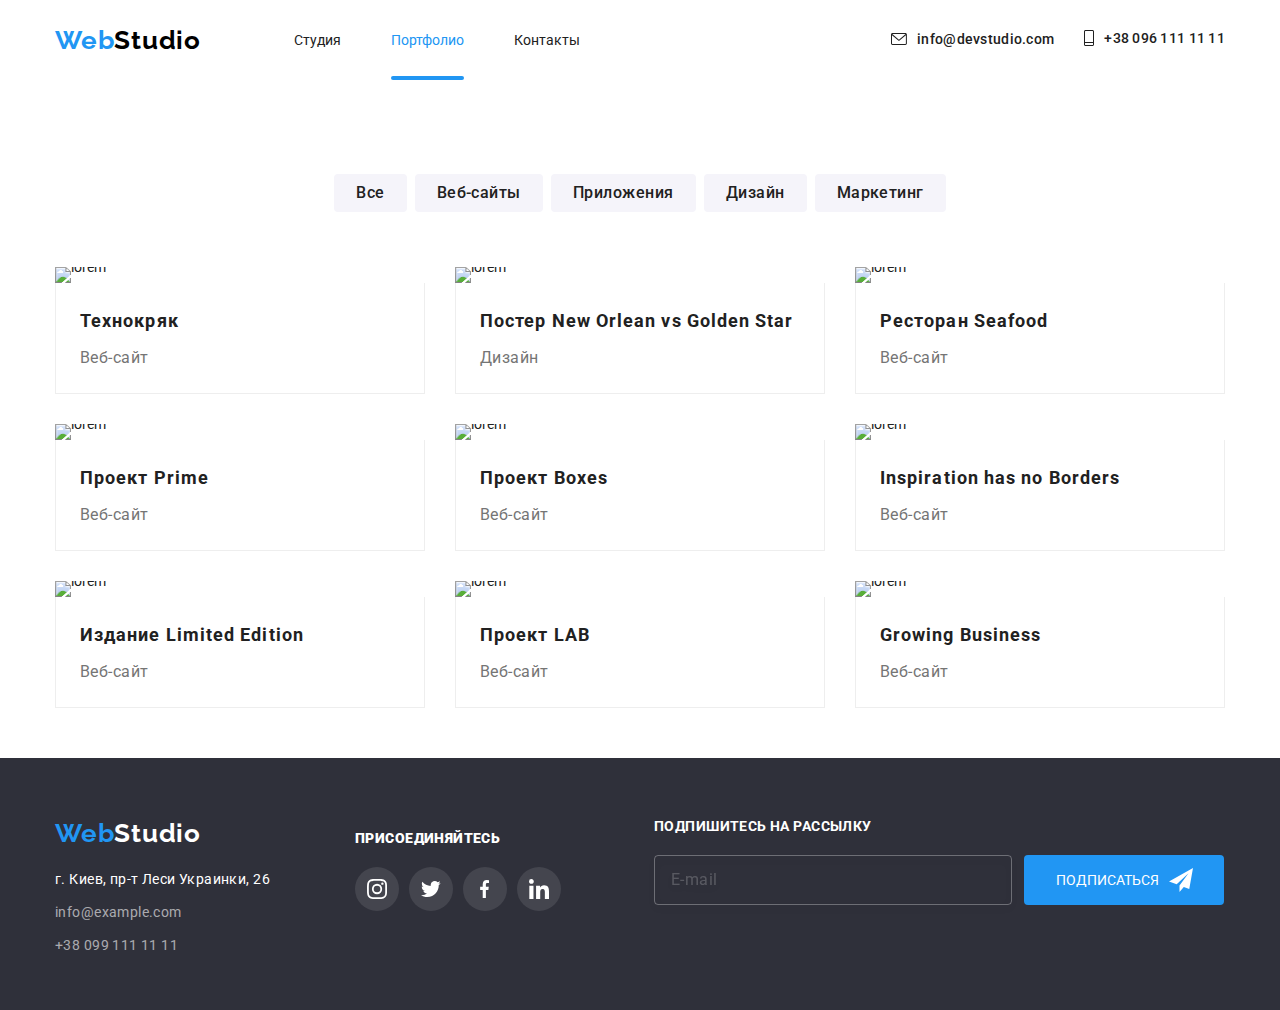
==== commit 53e00e98: "fixed button error in portfolio" ====
--- a/portfolio.html
+++ b/portfolio.html
@@ -7,7 +7,7 @@
     <link
       rel="shortcut icon"
       href="./img/icons/shortcut.svg"
-      type="image/x-icon"
+      type="img/x-icon"
     />
 
     <link
@@ -32,7 +32,6 @@
           type="button"
           class="menu-button"
           aria-expanded="false"
-          aria-controls="menu-container"
           data-menu-button
         >
           <svg
@@ -81,7 +80,6 @@
         </ul>
       </div>
     </header>
-
     <main class="portfolio">
       <section class="menu">
         <h1 class="hidden-title">Портфолио</h1>
@@ -108,7 +106,54 @@
           <li class="item">
             <a href="#" class="link">
               <div class="project-img">
-                <img src="./img/our-projects/img.png" alt="lorem" />
+                <picture>
+                  <source
+                    srcset="
+                      ./img/portfolio/img1/img1-mobile.webp   1x,
+                      ./img/portfolio/img1/img1-mobile2x.webp 2x
+                    "
+                    type="img/webp"
+                    media="(max-width: 767px)"
+                  />
+                  <source
+                    srcset="
+                      ./img/portfolio/img1/img1-tabl.webp   1x,
+                      ./img/portfolio/img1/img1-tabl2x.webp 2x
+                    "
+                    type="img/webp"
+                    media="(max-width: 1199px)"
+                  />
+                  <source
+                    srcset="
+                      ./img/portfolio/img1/img1-desk.webp   1x,
+                      ./img/portfolio/img1/img1-desk2x.webp 2x
+                    "
+                    type="img/webp"
+                    media="(min-width: 1200px)"
+                  />
+                  <source
+                    srcset="
+                      ./img/portfolio/img1/img1-mobile.jpg   1x,
+                      ./img/portfolio/img1/img1-mobile2x.jpg 2x
+                    "
+                    media="(max-width: 767px)"
+                  />
+                  <source
+                    srcset="
+                      ./img/portfolio/img1/img1-tabl.jpg   1x,
+                      ./img/portfolio/img1/img1-tabl2x.jpg 2x
+                    "
+                    media="(max-width: 1199px)"
+                  />
+                  <source
+                    srcset="
+                      ./img/portfolio/img1/img1-desk.jpg   1x,
+                      ./img/portfolio/img1/img1-desk2x.jpg 2x
+                    "
+                    media="(min-width: 1200px)"
+                  />
+                  <img src="./img/portfolio/img1/img1-mobile.jpg" alt="lorem" />
+                </picture>
                 <div class="description">
                   <p>
                     Технокряк это современная площадка распространения
@@ -126,7 +171,54 @@
           <li class="item">
             <a href="#" class="link">
               <div class="project-img">
-                <img src="./img/our-projects/img1.png" alt="lorem" />
+                <picture>
+                  <source
+                    srcset="
+                      ./img/portfolio/img2/img2-mobile.webp   1x,
+                      ./img/portfolio/img2/img2-mobile2x.webp 2x
+                    "
+                    type="img/webp"
+                    media="(max-width: 767px)"
+                  />
+                  <source
+                    srcset="
+                      ./img/portfolio/img2/img2-tabl.webp   1x,
+                      ./img/portfolio/img2/img2-tabl2x.webp 2x
+                    "
+                    type="img/webp"
+                    media="(max-width: 1199px)"
+                  />
+                  <source
+                    srcset="
+                      ./img/portfolio/img2/img2-desk.webp   1x,
+                      ./img/portfolio/img2/img2-desk2x.webp 2x
+                    "
+                    type="img/webp"
+                    media="(min-width: 1200px)"
+                  />
+                  <source
+                    srcset="
+                      ./img/portfolio/img2/img2-mobile.jpg   1x,
+                      ./img/portfolio/img2/img2-mobile2x.jpg 2x
+                    "
+                    media="(max-width: 767px)"
+                  />
+                  <source
+                    srcset="
+                      ./img/portfolio/img2/img2-tabl.jpg   1x,
+                      ./img/portfolio/img2/img2-tabl2x.jpg 2x
+                    "
+                    media="(max-width: 1199px)"
+                  />
+                  <source
+                    srcset="
+                      ./img/portfolio/img2/img2-desk.jpg   1x,
+                      ./img/portfolio/img2/img2-desk2x.jpg 2x
+                    "
+                    media="(min-width: 1200px)"
+                  />
+                  <img src="./img/portfolio/img2/img2-mobile.jpg" alt="lorem" />
+                </picture>
                 <div class="description">
                   <p>
                     Технокряк это современная площадка распространения
@@ -144,7 +236,54 @@
           <li class="item">
             <a href="#" class="link">
               <div class="project-img">
-                <img src="./img/our-projects/img2.png" alt="lorem" />
+                <picture>
+                  <source
+                    srcset="
+                      ./img/portfolio/img3/img3-mobile.webp   1x,
+                      ./img/portfolio/img3/img3-mobile2x.webp 2x
+                    "
+                    type="img/webp"
+                    media="(max-width: 767px)"
+                  />
+                  <source
+                    srcset="
+                      ./img/portfolio/img3/img3-tabl.webp   1x,
+                      ./img/portfolio/img3/img3-tabl2x.webp 2x
+                    "
+                    type="img/webp"
+                    media="(max-width: 1199px)"
+                  />
+                  <source
+                    srcset="
+                      ./img/portfolio/img3/img3-desk.webp   1x,
+                      ./img/portfolio/img3/img3-desk2x.webp 2x
+                    "
+                    type="img/webp"
+                    media="(min-width: 1200px)"
+                  />
+                  <source
+                    srcset="
+                      ./img/portfolio/img3/img3-mobile.jpg   1x,
+                      ./img/portfolio/img3/img3-mobile2x.jpg 2x
+                    "
+                    media="(max-width: 767px)"
+                  />
+                  <source
+                    srcset="
+                      ./img/portfolio/img3/img3-tabl.jpg   1x,
+                      ./img/portfolio/img3/img3-tabl2x.jpg 2x
+                    "
+                    media="(max-width: 1199px)"
+                  />
+                  <source
+                    srcset="
+                      ./img/portfolio/img3/img3-desk.jpg   1x,
+                      ./img/portfolio/img3/img3-desk2x.jpg 2x
+                    "
+                    media="(min-width: 1200px)"
+                  />
+                  <img src="./img/portfolio/img3/img3-mobile.jpg" alt="lorem" />
+                </picture>
                 <div class="description">
                   <p>
                     Технокряк это современная площадка распространения
@@ -162,7 +301,54 @@
           <li class="item">
             <a href="#" class="link">
               <div class="project-img">
-                <img src="./img/our-projects/img3.png" alt="lorem" />
+                <picture>
+                  <source
+                    srcset="
+                      ./img/portfolio/img4/img4-mobile.webp   1x,
+                      ./img/portfolio/img4/img4-mobile2x.webp 2x
+                    "
+                    type="img/webp"
+                    media="(max-width: 767px)"
+                  />
+                  <source
+                    srcset="
+                      ./img/portfolio/img4/img4-tabl.webp   1x,
+                      ./img/portfolio/img4/img4-tabl2x.webp 2x
+                    "
+                    type="img/webp"
+                    media="(max-width: 1199px)"
+                  />
+                  <source
+                    srcset="
+                      ./img/portfolio/img4/img4-desk.webp   1x,
+                      ./img/portfolio/img4/img4-desk2x.webp 2x
+                    "
+                    type="img/webp"
+                    media="(min-width: 1200px)"
+                  />
+                  <source
+                    srcset="
+                      ./img/portfolio/img4/img4-mobile.jpg   1x,
+                      ./img/portfolio/img4/img4-mobile2x.jpg 2x
+                    "
+                    media="(max-width: 767px)"
+                  />
+                  <source
+                    srcset="
+                      ./img/portfolio/img4/img4-tabl.jpg   1x,
+                      ./img/portfolio/img4/img4-tabl2x.jpg 2x
+                    "
+                    media="(max-width: 1199px)"
+                  />
+                  <source
+                    srcset="
+                      ./img/portfolio/img4/img4-desk.jpg   1x,
+                      ./img/portfolio/img4/img4-desk2x.jpg 2x
+                    "
+                    media="(min-width: 1200px)"
+                  />
+                  <img src="./img/portfolio/img4/img4-mobile.jpg" alt="lorem" />
+                </picture>
                 <div class="description">
                   <p>
                     Технокряк это современная площадка распространения
@@ -180,7 +366,54 @@
           <li class="item">
             <a href="#" class="link">
               <div class="project-img">
-                <img src="./img/our-projects/img4.png" alt="lorem" />
+                <picture>
+                  <source
+                    srcset="
+                      ./img/portfolio/img5/img5-mobile.webp   1x,
+                      ./img/portfolio/img5/img5-mobile2x.webp 2x
+                    "
+                    type="img/webp"
+                    media="(max-width: 767px)"
+                  />
+                  <source
+                    srcset="
+                      ./img/portfolio/img5/img5-tabl.webp   1x,
+                      ./img/portfolio/img5/img5-tabl2x.webp 2x
+                    "
+                    type="img/webp"
+                    media="(max-width: 1199px)"
+                  />
+                  <source
+                    srcset="
+                      ./img/portfolio/img5/img5-desk.webp   1x,
+                      ./img/portfolio/img5/img5-desk2x.webp 2x
+                    "
+                    type="img/webp"
+                    media="(min-width: 1200px)"
+                  />
+                  <source
+                    srcset="
+                      ./img/portfolio/img5/img5-mobile.jpg   1x,
+                      ./img/portfolio/img5/img5-mobile2x.jpg 2x
+                    "
+                    media="(max-width: 767px)"
+                  />
+                  <source
+                    srcset="
+                      ./img/portfolio/img5/img5-tabl.jpg   1x,
+                      ./img/portfolio/img5/img5-tabl2x.jpg 2x
+                    "
+                    media="(max-width: 1199px)"
+                  />
+                  <source
+                    srcset="
+                      ./img/portfolio/img5/img5-desk.jpg   1x,
+                      ./img/portfolio/img5/img5-desk2x.jpg 2x
+                    "
+                    media="(min-width: 1200px)"
+                  />
+                  <img src="./img/portfolio/img5/img5-mobile.jpg" alt="lorem" />
+                </picture>
                 <div class="description">
                   <p>
                     Технокряк это современная площадка распространения
@@ -198,7 +431,54 @@
           <li class="item">
             <a href="#" class="link">
               <div class="project-img">
-                <img src="./img/our-projects/img5.png" alt="lorem" />
+                <picture>
+                  <source
+                    srcset="
+                      ./img/portfolio/img6/img6-mobile.webp   1x,
+                      ./img/portfolio/img6/img6-mobile2x.webp 2x
+                    "
+                    type="img/webp"
+                    media="(max-width: 767px)"
+                  />
+                  <source
+                    srcset="
+                      ./img/portfolio/img6/img6-tabl.webp   1x,
+                      ./img/portfolio/img6/img6-tabl2x.webp 2x
+                    "
+                    type="img/webp"
+                    media="(max-width: 1199px)"
+                  />
+                  <source
+                    srcset="
+                      ./img/portfolio/img6/img6-desk.webp   1x,
+                      ./img/portfolio/img6/img6-desk2x.webp 2x
+                    "
+                    type="img/webp"
+                    media="(min-width: 1200px)"
+                  />
+                  <source
+                    srcset="
+                      ./img/portfolio/img6/img6-mobile.jpg   1x,
+                      ./img/portfolio/img6/img6-mobile2x.jpg 2x
+                    "
+                    media="(max-width: 767px)"
+                  />
+                  <source
+                    srcset="
+                      ./img/portfolio/img6/img6-tabl.jpg   1x,
+                      ./img/portfolio/img6/img6-tabl2x.jpg 2x
+                    "
+                    media="(max-width: 1199px)"
+                  />
+                  <source
+                    srcset="
+                      ./img/portfolio/img6/img6-desk.jpg   1x,
+                      ./img/portfolio/img6/img6-desk2x.jpg 2x
+                    "
+                    media="(min-width: 1200px)"
+                  />
+                  <img src="./img/portfolio/img6/img6-mobile.jpg" alt="lorem" />
+                </picture>
                 <div class="description">
                   <p>
                     Технокряк это современная площадка распространения
@@ -216,7 +496,54 @@
           <li class="item">
             <a href="#" class="link">
               <div class="project-img">
-                <img src="./img/our-projects/img6.png" alt="lorem" />
+                <picture>
+                  <source
+                    srcset="
+                      ./img/portfolio/img7/img7-mobile.webp   1x,
+                      ./img/portfolio/img7/img7-mobile2x.webp 2x
+                    "
+                    type="img/webp"
+                    media="(max-width: 767px)"
+                  />
+                  <source
+                    srcset="
+                      ./img/portfolio/img7/img7-tabl.webp   1x,
+                      ./img/portfolio/img7/img7-tabl2x.webp 2x
+                    "
+                    type="img/webp"
+                    media="(max-width: 1199px)"
+                  />
+                  <source
+                    srcset="
+                      ./img/portfolio/img7/img7-desk.webp   1x,
+                      ./img/portfolio/img7/img7-desk2x.webp 2x
+                    "
+                    type="img/webp"
+                    media="(min-width: 1200px)"
+                  />
+                  <source
+                    srcset="
+                      ./img/portfolio/img7/img7-mobile.jpg   1x,
+                      ./img/portfolio/img7/img7-mobile2x.jpg 2x
+                    "
+                    media="(max-width: 767px)"
+                  />
+                  <source
+                    srcset="
+                      ./img/portfolio/img7/img7-tabl.jpg   1x,
+                      ./img/portfolio/img7/img7-tabl2x.jpg 2x
+                    "
+                    media="(max-width: 1199px)"
+                  />
+                  <source
+                    srcset="
+                      ./img/portfolio/img7/img7-desk.jpg   1x,
+                      ./img/portfolio/img7/img7-desk2x.jpg 2x
+                    "
+                    media="(min-width: 1200px)"
+                  />
+                  <img src="./img/portfolio/img7/img7-mobile.jpg" alt="lorem" />
+                </picture>
                 <div class="description">
                   <p>
                     Технокряк это современная площадка распространения
@@ -234,7 +561,54 @@
           <li class="item">
             <a href="#" class="link">
               <div class="project-img">
-                <img src="./img/our-projects/img7.png" alt="lorem" />
+                <picture>
+                  <source
+                    srcset="
+                      ./img/portfolio/img8/img8-mobile.webp   1x,
+                      ./img/portfolio/img8/img8-mobile2x.webp 2x
+                    "
+                    type="img/webp"
+                    media="(max-width: 767px)"
+                  />
+                  <source
+                    srcset="
+                      ./img/portfolio/img8/img8-tabl.webp   1x,
+                      ./img/portfolio/img8/img8-tabl2x.webp 2x
+                    "
+                    type="img/webp"
+                    media="(max-width: 1199px)"
+                  />
+                  <source
+                    srcset="
+                      ./img/portfolio/img8/img8-desk.webp   1x,
+                      ./img/portfolio/img8/img8-desk2x.webp 2x
+                    "
+                    type="img/webp"
+                    media="(min-width: 1200px)"
+                  />
+                  <source
+                    srcset="
+                      ./img/portfolio/img8/img8-mobile.jpg   1x,
+                      ./img/portfolio/img8/img8-mobile2x.jpg 2x
+                    "
+                    media="(max-width: 767px)"
+                  />
+                  <source
+                    srcset="
+                      ./img/portfolio/img8/img8-tabl.jpg   1x,
+                      ./img/portfolio/img8/img8-tabl2x.jpg 2x
+                    "
+                    media="(max-width: 1199px)"
+                  />
+                  <source
+                    srcset="
+                      ./img/portfolio/img8/img8-desk.jpg   1x,
+                      ./img/portfolio/img8/img8-desk2x.jpg 2x
+                    "
+                    media="(min-width: 1200px)"
+                  />
+                  <img src="./img/portfolio/img8/img8-mobile.jpg" alt="lorem" />
+                </picture>
                 <div class="description">
                   <p>
                     Технокряк это современная площадка распространения
@@ -252,7 +626,54 @@
           <li class="item">
             <a href="#" class="link">
               <div class="project-img">
-                <img src="./img/our-projects/img8.png" alt="lorem" />
+                <picture>
+                  <source
+                    srcset="
+                      ./img/portfolio/img9/img9-mobile.webp   1x,
+                      ./img/portfolio/img9/img9-mobile2x.webp 2x
+                    "
+                    type="img/webp"
+                    media="(max-width: 767px)"
+                  />
+                  <source
+                    srcset="
+                      ./img/portfolio/img9/img9-tabl.webp   1x,
+                      ./img/portfolio/img9/img9-tabl2x.webp 2x
+                    "
+                    type="img/webp"
+                    media="(max-width: 1199px)"
+                  />
+                  <source
+                    srcset="
+                      ./img/portfolio/img9/img9-desk.webp   1x,
+                      ./img/portfolio/img9/img9-desk2x.webp 2x
+                    "
+                    type="img/webp"
+                    media="(min-width: 1200px)"
+                  />
+                  <source
+                    srcset="
+                      ./img/portfolio/img9/img9-mobile.jpg   1x,
+                      ./img/portfolio/img9/img9-mobile2x.jpg 2x
+                    "
+                    media="(max-width: 767px)"
+                  />
+                  <source
+                    srcset="
+                      ./img/portfolio/img9/img9-tabl.jpg   1x,
+                      ./img/portfolio/img9/img9-tabl2x.jpg 2x
+                    "
+                    media="(max-width: 1199px)"
+                  />
+                  <source
+                    srcset="
+                      ./img/portfolio/img9/img9-desk.jpg   1x,
+                      ./img/portfolio/img9/img9-desk2x.jpg 2x
+                    "
+                    media="(min-width: 1200px)"
+                  />
+                  <img src="./img/portfolio/img9/img9-mobile.jpg" alt="lorem" />
+                </picture>
                 <div class="description">
                   <p>
                     Технокряк это современная площадка распространения
@@ -272,58 +693,60 @@
     </main>
     <footer class="footer">
       <div class="container">
-        <div id="contacts" class="footer-contacts">
-          <a href="./index.html" class="logo"
-            >Web<span class="logo-footer">Studio</span></a
-          >
+        <div class="contacts-join">
+          <div id="contacts" class="footer-contacts">
+            <a href="./index.html" class="logo"
+              >Web<span class="logo-footer">Studio</span></a
+            >
 
-          <address class="address">
-            <p class="text">г. Киев, пр-т Леси Украинки, 26</p>
-            <ul class="contact-footer list">
-              <li class="item">
-                <a href="mailto:info@example.com" class="link"
-                  >info@example.com</a
-                >
-                <br />
+            <address class="address">
+              <p class="text">г. Киев, пр-т Леси Украинки, 26</p>
+              <ul class="contact-footer list">
+                <li class="item">
+                  <a href="mailto:info@example.com" class="link"
+                    >info@example.com</a
+                  >
+                  <br />
+                </li>
+                <li class="item">
+                  <a href="tel:+380991111111" class="link">+38 099 111 11 11</a>
+                </li>
+              </ul>
+            </address>
+          </div>
+          <div class="join">
+            <h2 class="join-title"><strong>присоединяйтесь</strong></h2>
+            <ul class="networks list">
+              <li class="list-item">
+                <a href="" class="instagram link">
+                  <svg width="20" height="20">
+                    <use href="./img/icons/sprite.svg#instagram"></use>
+                  </svg>
+                </a>
               </li>
-              <li class="item">
-                <a href="tel:+380991111111" class="link">+38 099 111 11 11</a>
+              <li class="list-item">
+                <a href="" class="twitter link">
+                  <svg width="20" height="20">
+                    <use href="./img/icons/sprite.svg#twitter"></use>
+                  </svg>
+                </a>
+              </li>
+              <li class="list-item">
+                <a href="" class="facebook link">
+                  <svg width="10" height="20">
+                    <use href="./img/icons/sprite.svg#facebook"></use>
+                  </svg>
+                </a>
+              </li>
+              <li class="list-item">
+                <a href="" class="linkedin link">
+                  <svg width="20" height="20">
+                    <use href="./img/icons/sprite.svg#linkedin"></use>
+                  </svg>
+                </a>
               </li>
             </ul>
-          </address>
-        </div>
-        <div class="join">
-          <h2 class="join-title"><strong>присоединяйтесь</strong></h2>
-          <ul class="networks list">
-            <li class="list-item">
-              <a href="" class="instagram link">
-                <svg width="20" height="20">
-                  <use href="./img/icons/sprite.svg#instagram"></use>
-                </svg>
-              </a>
-            </li>
-            <li class="list-item">
-              <a href="" class="twitter link">
-                <svg width="20" height="20">
-                  <use href="./img/icons/sprite.svg#twitter"></use>
-                </svg>
-              </a>
-            </li>
-            <li class="list-item">
-              <a href="" class="facebook link">
-                <svg width="10" height="20">
-                  <use href="./img/icons/sprite.svg#facebook"></use>
-                </svg>
-              </a>
-            </li>
-            <li class="list-item">
-              <a href="" class="linkedin link">
-                <svg width="20" height="20">
-                  <use href="./img/icons/sprite.svg#linkedin"></use>
-                </svg>
-              </a>
-            </li>
-          </ul>
+          </div>
         </div>
         <form class="subscription js-speaker-form">
           <label for="subscribe" class="label">Подпишитесь на рассылку</label>
--- a/css/main.min.css
+++ b/css/main.min.css
@@ -1,2 +1,2 @@
-html{-webkit-box-sizing:border-box;box-sizing:border-box;margin:0 auto}*,*::before,*::after{-webkit-box-sizing:inherit;box-sizing:inherit}body{background-color:#fff;color:#757575;font-family:Roboto, sans-serif;font-size:14px;margin:0}img{display:block;max-width:100%;height:auto}.container{padding-left:15px;padding-right:15px;margin:0 auto}@media screen and (min-width: 480px){.container{max-width:480px}}@media screen and (min-width: 768px){.container{max-width:768px}}@media screen and (min-width: 1200px){.container{max-width:1200px}}.section{padding-top:60px;padding-bottom:60px}@media screen and (min-width: 1200px){.section{padding-top:94px;padding-bottom:94px}}.list{margin:0;padding:0}.link{color:#212121;line-height:0;text-decoration:none;-webkit-transition:color 250ms cubic-bezier(0.4, 0, 0.2, 1);transition:color 250ms cubic-bezier(0.4, 0, 0.2, 1)}.item{list-style:none}.title{color:#212121;font-family:Roboto}.header{position:relative;padding:16px 15px;min-height:60px}.header::after{content:'';position:absolute;top:calc(100%-1px);right:0;left:0;bottom:0;width:100%;border:1px solid #ececec}@media screen and (min-width: 480px){.header{max-width:480px}}.clear-header{display:-webkit-box;display:-ms-flexbox;display:flex;-webkit-box-align:center;-ms-flex-align:center;align-items:center;-webkit-box-pack:justify;-ms-flex-pack:justify;justify-content:space-between}.logo{font-family:Raleway;font-weight:700;font-size:24px;line-height:1.16;letter-spacing:0.03em;text-decoration:none;color:#2196f3}.logo-header{color:#000000}.menu-button{display:-webkit-inline-box;display:-ms-inline-flexbox;display:inline-flex;margin:0;padding:0;border:none;background-color:transparent}@media screen and (min-width: 768px){.menu-button{display:none}}.menu-button .icon-cross{display:none}.menu-button.is-open .icon-cross{display:block}.menu-button.is-open .icon-menu{display:none}.menu-button:hover .icon-cross,.menu-button:hover .icon-menu{fill:#2196f3}.header-menu.is-open{position:absolute;top:100%;left:0;right:0;padding:60px 0;display:-webkit-box;display:-ms-flexbox;display:flex;-webkit-box-orient:vertical;-webkit-box-direction:normal;-ms-flex-direction:column;flex-direction:column;background-color:white;z-index:2}.header-menu{display:none}.main-nav{display:-webkit-box;display:-ms-flexbox;display:flex;-webkit-box-orient:vertical;-webkit-box-direction:normal;-ms-flex-direction:column;flex-direction:column;-webkit-box-align:center;-ms-flex-align:center;align-items:center;margin-bottom:60px}.nav{padding:0;display:-webkit-box;display:-ms-flexbox;display:flex;-webkit-box-orient:vertical;-webkit-box-direction:normal;-ms-flex-direction:column;flex-direction:column;-webkit-box-align:center;-ms-flex-align:center;align-items:center}.nav .item:not(:last-child){margin-bottom:40px}.nav .link{position:relative;padding-top:8px;padding-bottom:8px}.nav .link::after{content:'';position:absolute;bottom:0;left:0;width:100%;height:4px;background-color:#2196f3;border-radius:2px;opacity:0;-webkit-transition:opacity 250ms cubic-bezier(0.4, 0, 0.2, 1);transition:opacity 250ms cubic-bezier(0.4, 0, 0.2, 1)}.nav .link:hover::after,.nav .link:focus::after{opacity:1}.header .link:hover,.header .link:focus{color:#2196f3;fill:#2196f3}.header .link.current{color:#2196f3}.header .link.current::after{opacity:1}.contact-header{display:-webkit-box;display:-ms-flexbox;display:flex;-webkit-box-orient:vertical;-webkit-box-direction:normal;-ms-flex-direction:column;flex-direction:column;-webkit-box-align:center;-ms-flex-align:center;align-items:center;font-weight:500;font-size:14px;line-height:1.14;letter-spacing:0.02em;text-decoration:none}.contact-header .item:not(:last-child){margin-bottom:16px}.contact-header .link{display:-webkit-inline-box;display:-ms-inline-flexbox;display:inline-flex;-webkit-box-align:center;-ms-flex-align:center;align-items:center;fill:#212121;-webkit-transition:fill 250ms cubic-bezier(0.4, 0, 0.2, 1);transition:fill 250ms cubic-bezier(0.4, 0, 0.2, 1)}.icon{margin-right:10px;fill:inherit}.email-icon{width:16px;height:12px}.phone-icon{width:10px;height:16px}.hero{background-image:-webkit-gradient(linear, left top, right top, from(rgba(47,48,58,0.4)), to(rgba(47,48,58,0.4))),url(../img/backgroundSquoosh.jpg);background-image:linear-gradient(to right, rgba(47,48,58,0.4), rgba(47,48,58,0.4)),url(../img/backgroundSquoosh.jpg);background-repeat:no-repeat;background-position:50% 50%;text-align:center;max-width:100%;margin:0 auto;height:400px;display:-webkit-box;display:-ms-flexbox;display:flex;-webkit-box-orient:vertical;-webkit-box-direction:normal;-ms-flex-direction:column;flex-direction:column;-webkit-box-pack:center;-ms-flex-pack:center;justify-content:center;-webkit-box-align:center;-ms-flex-align:center;align-items:center}.hero-title{margin:0;color:#fff;font-weight:900;font-size:26px;line-height:1.61;letter-spacing:0.06em;text-transform:uppercase}.button{outline:none;border:none;text-decoration:none;color:#fff;background-color:#2196f3;border-radius:4px;cursor:pointer}.order-button{margin-top:30px;color:#fff;background-color:#2196f3;padding:10px 32px;font-weight:bold;font-size:16px;line-height:1.88;letter-spacing:0.06em;cursor:pointer}@media screen and (min-width: 1200px){.about-us-list{display:-webkit-box;display:-ms-flexbox;display:flex}}.about-us-list .item{width:100%;margin-bottom:30px}.about-us-list .item:last-child{margin-bottom:0}@media screen and (min-width: 1200px){.about-us-list .item{width:270px;margin-right:30px}.about-us-list .item:last-child{margin-right:0}}.about-us-icon{display:-webkit-box;display:-ms-flexbox;display:flex;-webkit-box-align:center;-ms-flex-align:center;align-items:center;-webkit-box-pack:center;-ms-flex-pack:center;justify-content:center;width:auto;height:120px;background-color:#f5f4fa;border-radius:4px;margin-bottom:30px}.about-us-list .title{display:-webkit-box;display:-ms-flexbox;display:flex;-webkit-box-pack:center;-ms-flex-pack:center;justify-content:center;margin:0;margin-bottom:10px}.about-us-list .text{display:-webkit-box;display:-ms-flexbox;display:flex;-webkit-box-pack:center;-ms-flex-pack:center;justify-content:center;margin:0;color:#757575;font-weight:normal;line-height:1.71}.title.secondary{margin-top:0;margin-bottom:50px;text-align:center;font-weight:700;font-size:36px;line-height:1.16;letter-spacing:0.03em}.section-work{display:none;padding-top:0}.our-work-list{display:-webkit-box;display:-ms-flexbox;display:flex}.our-work-list .item:not(:last-child){margin-right:30px}.img-work{position:relative;display:-webkit-box;display:-ms-flexbox;display:flex}.img-work .text{position:absolute;display:-webkit-inline-box;display:-ms-inline-flexbox;display:inline-flex;-webkit-box-align:center;-ms-flex-align:center;align-items:center;-webkit-box-pack:center;-ms-flex-pack:center;justify-content:center;margin:0;left:0;bottom:0;width:100%;height:70px;background:rgba(47,48,58,0.8);font-weight:bold;letter-spacing:0.03em;text-transform:uppercase;color:#ffffff}.our-team{background-color:#f5f4fa}@media screen and (min-width: 1200px){.our-team .list{display:-webkit-box;display:-ms-flexbox;display:flex}}.our-team .item{margin-bottom:30px;background-color:#fff;-webkit-box-shadow:0px 1px 3px rgba(0,0,0,0.12),0px 1px 1px rgba(0,0,0,0.14),0px 2px 1px rgba(0,0,0,0.2);box-shadow:0px 1px 3px rgba(0,0,0,0.12),0px 1px 1px rgba(0,0,0,0.14),0px 2px 1px rgba(0,0,0,0.2);border-radius:0px 0px 4px 4px}.our-team .item:last-child{margin-bottom:0}@media screen and (min-width: 1200px){.our-team .item:not(:last-child){margin-right:30px}}.about-person{padding:30px 32px}.about-person .name{margin:0;margin-bottom:10px;font-style:normal;font-weight:500;font-size:16px;line-height:1.19;text-align:center;letter-spacing:0.03em;color:#212121}.about-person .skill{margin:0;font-weight:normal;font-size:16px;line-height:1.19;text-align:center;letter-spacing:0.03em;margin-bottom:16px}.networks{padding:0;list-style:none;display:-webkit-box;display:-ms-flexbox;display:flex;-webkit-box-pack:center;-ms-flex-pack:center;justify-content:center}.networks .list-item{border-radius:50%;margin-right:10px}.networks .list-item:last-child{margin-right:0}.networks .list-item:hover a,.networks .list-item:focus a{background-color:#2196f3;fill:#fff}.list-item .link{display:-webkit-box;display:-ms-flexbox;display:flex;-webkit-box-align:center;-ms-flex-align:center;align-items:center;-webkit-box-pack:center;-ms-flex-pack:center;justify-content:center;width:44px;height:44px;border-radius:50%;background-color:#fff;fill:#afb1b8;-webkit-transition:background-color 250ms cubic-bezier(0.4, 0, 0.2, 1),fill 250ms cubic-bezier(0.4, 0, 0.2, 1);transition:background-color 250ms cubic-bezier(0.4, 0, 0.2, 1),fill 250ms cubic-bezier(0.4, 0, 0.2, 1)}.list-item svg{fill:inherit}.logos.list{display:-webkit-box;display:-ms-flexbox;display:flex;-ms-flex-wrap:wrap;flex-wrap:wrap;-webkit-box-pack:center;-ms-flex-pack:center;justify-content:center}@media screen and (max-width: 767px){.logos .item{width:calc((100% - 2 * 15px) / 2);margin-right:30px;margin-bottom:30px}.logos .item:nth-child(2n){margin-right:0}.logos .item:nth-last-child(-n+3){margin-bottom:0}}.logo-client{display:-webkit-box;display:-ms-flexbox;display:flex;-webkit-box-align:center;-ms-flex-align:center;align-items:center;-webkit-box-pack:center;-ms-flex-pack:center;justify-content:center;height:90px;border-radius:4px;border:1px solid #afb1b8;fill:#afb1b8;-webkit-transition:border 250ms cubic-bezier(0.4, 0, 0.2, 1),fill 250ms cubic-bezier(0.4, 0, 0.2, 1);transition:border 250ms cubic-bezier(0.4, 0, 0.2, 1),fill 250ms cubic-bezier(0.4, 0, 0.2, 1)}.logo-client:hover,.logo-client:focus{border:1px solid #2196f3;fill:#2196f3}.logo-client svg{fill:inherit}.footer{padding-top:60px;padding-bottom:60px;background-color:#2f303a}.footer .container,.footer-contacts,.footer .address,.footer .join,.footer .subscription,.subscription .block-form{display:-webkit-box;display:-ms-flexbox;display:flex;-webkit-box-orient:vertical;-webkit-box-direction:normal;-ms-flex-direction:column;flex-direction:column;-webkit-box-align:center;-ms-flex-align:center;align-items:center}.footer-contacts{margin-bottom:60px}.footer .logo{margin-bottom:20px}.logo-footer{color:#fff}.address{font-style:normal;font-weight:normal;font-size:14px;line-height:1.71;letter-spacing:0.03em;color:#fff}.address .text{margin:0;margin-bottom:9px}.contact-footer .item:first-child{margin-bottom:9px}.contact-footer .link{color:rgba(255,255,255,0.6);text-decoration:none}.join{margin-bottom:60px}.join .join-title{display:-webkit-inline-box;display:-ms-inline-flexbox;display:inline-flex;margin:0;margin-bottom:20px;font-family:Roboto;font-style:normal;font-size:14px;line-height:1.14;letter-spacing:0.03em;text-transform:uppercase;color:#fff}.join .link{fill:#fff;background-color:rgba(255,255,255,0.1)}.join .link:hover{background-color:#2196f3}.subscription{display:block;width:100%}.subscription .label{font-weight:bold;font-size:14px;line-height:1.14;letter-spacing:0.03em;text-transform:uppercase;color:#ffffff}.subscription .block-form{width:100%;margin-top:20px}.subscription .input{width:100%;height:50px;margin-bottom:20px;padding-left:16px;background-color:inherit;color:#acacb0;border:1px solid rgba(255,255,255,0.3);-webkit-filter:drop-shadow(0px 4px 4px rgba(0,0,0,0.15));filter:drop-shadow(0px 4px 4px rgba(0,0,0,0.15));border-radius:4px}.subscription .input::-webkit-input-placeholder{font-size:16px;font-style:normal;line-height:1.25;letter-spacing:0.03em;color:rgba(255,255,255,0.2)}.subscription .input:-ms-input-placeholder{font-size:16px;font-style:normal;line-height:1.25;letter-spacing:0.03em;color:rgba(255,255,255,0.2)}.subscription .input::-ms-input-placeholder{font-size:16px;font-style:normal;line-height:1.25;letter-spacing:0.03em;color:rgba(255,255,255,0.2)}.subscription .input::placeholder{font-size:16px;font-style:normal;line-height:1.25;letter-spacing:0.03em;color:rgba(255,255,255,0.2)}.subscription button[type='submit']{display:-webkit-box;display:-ms-flexbox;display:flex;-webkit-box-pack:center;-ms-flex-pack:center;justify-content:center;-webkit-box-align:center;-ms-flex-align:center;align-items:center;width:200px;height:50px;text-transform:uppercase}.subscription button[type='submit']::after{content:'';width:24px;height:24px;margin-left:10px;background-image:url(../img/icons/cover.svg)}.portfolio{padding:60px 15px}@media screen and (min-width: 1200px){.portfolio{padding-top:94px;padding-bottom:50px}}.menu{margin-bottom:40px}.menu .list{display:-webkit-box;display:-ms-flexbox;display:flex;-ms-flex-wrap:wrap;flex-wrap:wrap}@media screen and (min-width: 768px){.menu .list{-ms-flex-wrap:nowrap;flex-wrap:nowrap;-webkit-box-pack:center;-ms-flex-pack:center;justify-content:center}}.hidden-title{display:none}.menu .button{padding:6px 22px;font-family:inherit;color:#212121;background-color:#f5f4fa;font-weight:500;font-size:16px;line-height:1.62;letter-spacing:0.03em;border-radius:4px;-webkit-transition:color 250ms cubic-bezier(0.4, 0, 0.2, 1),background-color 250ms cubic-bezier(0.4, 0, 0.2, 1),-webkit-box-shadow 250ms cubic-bezier(0.4, 0, 0.2, 1);transition:color 250ms cubic-bezier(0.4, 0, 0.2, 1),background-color 250ms cubic-bezier(0.4, 0, 0.2, 1),-webkit-box-shadow 250ms cubic-bezier(0.4, 0, 0.2, 1);transition:color 250ms cubic-bezier(0.4, 0, 0.2, 1),background-color 250ms cubic-bezier(0.4, 0, 0.2, 1),box-shadow 250ms cubic-bezier(0.4, 0, 0.2, 1);transition:color 250ms cubic-bezier(0.4, 0, 0.2, 1),background-color 250ms cubic-bezier(0.4, 0, 0.2, 1),box-shadow 250ms cubic-bezier(0.4, 0, 0.2, 1),-webkit-box-shadow 250ms cubic-bezier(0.4, 0, 0.2, 1)}.menu .button:hover,.menu .button:focus{color:#fff;background-color:#2196f3;-webkit-box-shadow:0px 3px 1px rgba(0,0,0,0.1),0px 1px 2px rgba(0,0,0,0.08),0px 2px 2px rgba(0,0,0,0.12);box-shadow:0px 3px 1px rgba(0,0,0,0.1),0px 1px 2px rgba(0,0,0,0.08),0px 2px 2px rgba(0,0,0,0.12)}.menu .item:not(:last-child){margin-right:8px;margin-bottom:15px}@media screen and (min-width: 1200px){.our-projects .list{display:-webkit-box;display:-ms-flexbox;display:flex;-ms-flex-wrap:wrap;flex-wrap:wrap}}.our-projects .item{max-width:450px;-webkit-transition:-webkit-box-shadow 250ms cubic-bezier(0.4, 0, 0.2, 1);transition:-webkit-box-shadow 250ms cubic-bezier(0.4, 0, 0.2, 1);transition:box-shadow 250ms cubic-bezier(0.4, 0, 0.2, 1);transition:box-shadow 250ms cubic-bezier(0.4, 0, 0.2, 1), -webkit-box-shadow 250ms cubic-bezier(0.4, 0, 0.2, 1)}.our-projects .item:not(:last-child){margin-bottom:30px}.our-projects .item:hover,.our-projects .item:focus{-webkit-box-shadow:0px 1px 1px rgba(0,0,0,0.12),0px 4px 4px rgba(0,0,0,0.06),1px 4px 6px rgba(0,0,0,0.16);box-shadow:0px 1px 1px rgba(0,0,0,0.12),0px 4px 4px rgba(0,0,0,0.06),1px 4px 6px rgba(0,0,0,0.16)}@media screen and (min-width: 1200px){.our-projects .item{max-width:370px;margin-right:30px;margin-bottom:30px}.our-projects .item:nth-child(3n){margin-right:0}.our-projects .item:nth-last-child(-n+3){margin-bottom:0}}.project-img{position:relative;overflow:hidden}.project-img img{width:450px}.description{position:absolute;bottom:0;left:0;width:100%;height:100%;padding:63px 24px;background-color:rgba(33,150,243,0.9);-webkit-transform:translateY(100%);transform:translateY(100%);-webkit-transition:-webkit-transform 250ms cubic-bezier(0.4, 0, 0.2, 1);transition:-webkit-transform 250ms cubic-bezier(0.4, 0, 0.2, 1);transition:transform 250ms cubic-bezier(0.4, 0, 0.2, 1);transition:transform 250ms cubic-bezier(0.4, 0, 0.2, 1), -webkit-transform 250ms cubic-bezier(0.4, 0, 0.2, 1)}.project-img:hover .description,.project-img:focus .description{-webkit-transform:translateY(0);transform:translateY(0)}.description p{padding:0;margin:0;font-family:Roboto;font-style:normal;font-weight:normal;font-size:18px;line-height:28px;letter-spacing:0.03em;color:#ffffff}.our-projects .card-content{padding:20px 24px;border-right-width:1px;border-right-style:solid;border-right-color:#eeeeee;border-bottom-width:1px;border-bottom-style:solid;border-bottom-color:#eeeeee;border-left-width:1px;border-left-style:solid;border-left-color:#eeeeee}.our-projects .project-name{font-family:Roboto;font-style:normal;font-weight:bold;font-size:18px;line-height:2;letter-spacing:0.06em;color:#212121;margin:0}.our-projects .project-type{font-family:Roboto;font-style:normal;font-weight:normal;font-size:16px;line-height:1.88;letter-spacing:0.03em;color:#757575;margin:0;margin-top:4px}.backdrop{position:fixed;top:0;left:0;width:100%;height:100%;overflow-y:scroll;background-color:rgba(0,0,0,0.2);opacity:1;-webkit-transform:scale(1);transform:scale(1);-webkit-transition:opacity 1000ms cubic-bezier(0.4, 0, 0.2, 1),visibility 1000ms cubic-bezier(0.4, 0, 0.2, 1),-webkit-transform 1000ms cubic-bezier(0.4, 0, 0.2, 1);transition:opacity 1000ms cubic-bezier(0.4, 0, 0.2, 1),visibility 1000ms cubic-bezier(0.4, 0, 0.2, 1),-webkit-transform 1000ms cubic-bezier(0.4, 0, 0.2, 1);transition:opacity 1000ms cubic-bezier(0.4, 0, 0.2, 1),transform 1000ms cubic-bezier(0.4, 0, 0.2, 1),visibility 1000ms cubic-bezier(0.4, 0, 0.2, 1);transition:opacity 1000ms cubic-bezier(0.4, 0, 0.2, 1),transform 1000ms cubic-bezier(0.4, 0, 0.2, 1),visibility 1000ms cubic-bezier(0.4, 0, 0.2, 1),-webkit-transform 1000ms cubic-bezier(0.4, 0, 0.2, 1)}.form{position:absolute;display:-webkit-box;display:-ms-flexbox;display:flex;-webkit-box-orient:vertical;-webkit-box-direction:normal;-ms-flex-direction:column;flex-direction:column;top:93px;left:50%;-webkit-transform:translate(-50%, 0);transform:translate(-50%, 0);width:450px;padding:40px;background:#eeeeee;-webkit-box-shadow:0px 1px 3px rgba(0,0,0,0.12),0px 1px 1px rgba(0,0,0,0.14),0px 2px 1px rgba(0,0,0,0.2);box-shadow:0px 1px 3px rgba(0,0,0,0.12),0px 1px 1px rgba(0,0,0,0.14),0px 2px 1px rgba(0,0,0,0.2);border-radius:4px}.form .title{margin:0;font-weight:bold;font-size:20px;line-height:23px;text-align:center;letter-spacing:0.03em;margin-bottom:30px}.form .form-field{position:relative;width:100%;display:block;fill:#212121;-webkit-transition:fill 250ms cubic-bezier(0.4, 0, 0.2, 1);transition:fill 250ms cubic-bezier(0.4, 0, 0.2, 1)}.form .form-field:hover,.form .form-field:focus{fill:#2196f3}.form .form-field:not(:last-child){margin-bottom:28px}.form-field .form-input{padding-left:40px;width:100%}.form-field .form-input::-webkit-input-placeholder{color:rgba(117,117,117,0.4)}.form-field .form-input:-ms-input-placeholder{color:rgba(117,117,117,0.4)}.form-field .form-input::-ms-input-placeholder{color:rgba(117,117,117,0.4)}.form-field .form-input::placeholder{color:rgba(117,117,117,0.4)}.form-field .form-input:hover,.form-field .form-input:focus{border-color:#2196f3;outline-color:#2196f3}.form-field .label{position:absolute;top:50%;left:40px;-webkit-transform:translate(0, -50%);transform:translate(0, -50%);-webkit-transition:-webkit-transform 250ms cubic-bezier(0.4, 0, 0.2, 1);transition:-webkit-transform 250ms cubic-bezier(0.4, 0, 0.2, 1);transition:transform 250ms cubic-bezier(0.4, 0, 0.2, 1);transition:transform 250ms cubic-bezier(0.4, 0, 0.2, 1), -webkit-transform 250ms cubic-bezier(0.4, 0, 0.2, 1)}.form-input:focus+.label,.form-input:not(:placeholder-shown)+.label{-webkit-transform:translate(-40px, -42px);transform:translate(-40px, -42px)}.form .input,.form-field .form-input{height:40px;border:1px solid rgba(33,33,33,0.2);border-radius:4px;-webkit-transition:border 250ms cubic-bezier(0.4, 0, 0.2, 1);transition:border 250ms cubic-bezier(0.4, 0, 0.2, 1)}.form-field .icon{position:absolute;top:50%;left:15px;display:inline-block;-webkit-transform:translateY(-50%);transform:translateY(-50%)}.form .comment{display:-webkit-box;display:-ms-flexbox;display:flex;-webkit-box-orient:vertical;-webkit-box-direction:normal;-ms-flex-direction:column;flex-direction:column}.comment .label{margin-top:10px;margin-bottom:4px}.form .textarea{resize:none;height:120px;padding:12px 16px;border:1px solid rgba(33,33,33,0.2);border-radius:4px;font-weight:normal;font-size:12px;line-height:14px;letter-spacing:0.01em;margin-bottom:20px;-webkit-transition:border 250ms cubic-bezier(0.4, 0, 0.2, 1);transition:border 250ms cubic-bezier(0.4, 0, 0.2, 1)}.form .textarea::-webkit-input-placeholder{font-weight:normal;font-size:14px;line-height:1.14;letter-spacing:0.01em;color:rgba(117,117,117,0.3)}.form .textarea:-ms-input-placeholder{font-weight:normal;font-size:14px;line-height:1.14;letter-spacing:0.01em;color:rgba(117,117,117,0.3)}.form .textarea::-ms-input-placeholder{font-weight:normal;font-size:14px;line-height:1.14;letter-spacing:0.01em;color:rgba(117,117,117,0.3)}.form .textarea::placeholder{font-weight:normal;font-size:14px;line-height:1.14;letter-spacing:0.01em;color:rgba(117,117,117,0.3)}.form .textarea:hover,.form .textarea:focus{border-color:#2196f3;outline-color:#2196f3}.form .agree{display:-webkit-box;display:-ms-flexbox;display:flex;-webkit-box-align:center;-ms-flex-align:center;align-items:center;margin-bottom:30px}.agree .checkbox{position:absolute;width:1px;height:1px;margin:-1px;border:0;padding:0;clip:rect(0 0 0 0);overflow:hidden}.agree .agree-icon{display:inline-block;width:16px;height:15px;margin-right:5px;border:2px solid #2a2a2a;border-radius:4px}.agree .checkbox:checked+.agree-icon{border-color:transparent;background-color:#2196f3;background-image:url(../img/icons/agree.svg);background-repeat:no-repeat;background-position:center}.checkbox-policy{font-size:12px;line-height:1.16;letter-spacing:0.03em;color:#757575}@media screen and (min-width: 1200px){.checkbox-policy{font-size:14px;line-height:1.71}}.checkbox-link{color:#2196f3}.form .submit-btn{margin-left:auto;margin-right:auto;width:200px;height:50px;-webkit-box-shadow:0px 4px 4px rgba(0,0,0,0.15);box-shadow:0px 4px 4px rgba(0,0,0,0.15);-webkit-transition:background-color 250ms cubic-bezier(0.4, 0, 0.2, 1);transition:background-color 250ms cubic-bezier(0.4, 0, 0.2, 1)}.form .submit-btn:hover,.form .submit-btn:focus{background-color:#188ce8}.btn-close{position:absolute;right:8px;top:8px;display:-webkit-box;display:-ms-flexbox;display:flex;-webkit-box-pack:center;-ms-flex-pack:center;justify-content:center;-webkit-box-align:center;-ms-flex-align:center;align-items:center;width:30px;height:30px;border-radius:50%;border:1px solid rgba(0,0,0,0.1);background-color:inherit;fill:#000000}.btn-close svg{fill:inherit;-webkit-transition:fill 250ms cubic-bezier(0.4, 0, 0.2, 1);transition:fill 250ms cubic-bezier(0.4, 0, 0.2, 1)}.btn-close:hover svg,.btn-close:focus svg{fill:#2196f3}.is-hidden{-webkit-transform:scale(0.4);transform:scale(0.4);visibility:hidden;opacity:0;pointer-events:none}
+html{-webkit-box-sizing:border-box;box-sizing:border-box;margin:0 auto}*,*::before,*::after{-webkit-box-sizing:inherit;box-sizing:inherit}body{background-color:#fff;color:#757575;font-family:Roboto, sans-serif;font-size:14px;margin:0}img{display:block;max-width:100%;height:auto}.container{padding-left:15px;padding-right:15px;margin:0 auto}@media screen and (min-width: 480px){.container{max-width:480px}}@media screen and (min-width: 768px){.container{max-width:768px}}@media screen and (min-width: 1200px){.container{max-width:1200px}}.section{padding-top:60px;padding-bottom:60px}@media screen and (min-width: 1200px){.section{padding-top:94px;padding-bottom:94px}}.list{margin:0;padding:0}.link{color:#212121;line-height:0;text-decoration:none;-webkit-transition:color 250ms cubic-bezier(0.4, 0, 0.2, 1);transition:color 250ms cubic-bezier(0.4, 0, 0.2, 1)}.item{list-style:none}.title{color:#212121;font-family:Roboto}.header{height:60px;position:relative;padding:10px 15px}@media screen and (max-width: 767px){.header::after{content:'';position:absolute;top:calc(100%-1px);right:0;left:0;bottom:0;width:100%;border:1px solid #ececec}}@media screen and (min-width: 768px){.header{display:-webkit-box;display:-ms-flexbox;display:flex;-webkit-box-align:center;-ms-flex-align:center;align-items:center;height:80px;padding:0px 15px}}.clear-header{display:-webkit-box;display:-ms-flexbox;display:flex;-webkit-box-align:center;-ms-flex-align:center;align-items:center;-webkit-box-pack:justify;-ms-flex-pack:justify;justify-content:space-between}.logo{font-family:Raleway;font-weight:700;font-size:24px;line-height:1.16;letter-spacing:0.03em;text-decoration:none;color:#2196f3}@media screen and (min-width: 1200px){.logo{font-size:26px}}.logo-header{color:#000000}.menu-button{display:-webkit-inline-box;display:-ms-inline-flexbox;display:inline-flex;margin:0;padding:0;border:none;background-color:transparent}@media screen and (min-width: 768px){.menu-button{display:none}}.menu-button .icon-cross{display:none}.menu-button.is-open .icon-cross{display:block}.menu-button.is-open .icon-menu{display:none}.menu-button:hover .icon-cross,.menu-button:hover .icon-menu{fill:#2196f3}.header-menu.is-open{position:absolute;top:100%;left:0;right:0;padding:60px 0;display:-webkit-box;display:-ms-flexbox;display:flex;-webkit-box-orient:vertical;-webkit-box-direction:normal;-ms-flex-direction:column;flex-direction:column;background-color:white;z-index:2}.header-menu{display:none}@media screen and (min-width: 768px){.header-menu{display:-webkit-box;display:-ms-flexbox;display:flex;-webkit-box-align:center;-ms-flex-align:center;align-items:center;margin-left:88px}}@media screen and (min-width: 1200px){.header-menu{width:100%;display:-webkit-box;display:-ms-flexbox;display:flex;-webkit-box-align:center;-ms-flex-align:center;align-items:center;margin-left:93px}}.main-nav{display:-webkit-box;display:-ms-flexbox;display:flex;-webkit-box-orient:vertical;-webkit-box-direction:normal;-ms-flex-direction:column;flex-direction:column;-webkit-box-align:center;-ms-flex-align:center;align-items:center;margin-bottom:60px;font-size:18px}@media screen and (min-width: 768px){.main-nav{margin:0;-webkit-box-orient:horizontal;-webkit-box-direction:normal;-ms-flex-direction:row;flex-direction:row;font-size:14px}}.nav{padding:0;display:-webkit-box;display:-ms-flexbox;display:flex;-webkit-box-orient:vertical;-webkit-box-direction:normal;-ms-flex-direction:column;flex-direction:column;-webkit-box-align:center;-ms-flex-align:center;align-items:center}.nav .item:not(:last-child){margin-bottom:40px}@media screen and (min-width: 768px){.nav{-webkit-box-orient:horizontal;-webkit-box-direction:normal;-ms-flex-direction:row;flex-direction:row;margin-right:84px}.nav .item:not(:last-child){margin-bottom:0;margin-right:50px}}@media screen and (min-width: 1200px){.nav{margin-right:0}}.nav .link{position:relative;padding-top:8px;padding-bottom:8px}@media screen and (min-width: 768px){.nav .link{padding-top:32px;padding-bottom:32px}}.nav .link::after{content:'';position:absolute;bottom:0;left:0;width:100%;height:4px;background-color:#2196f3;border-radius:2px;opacity:0;-webkit-transition:opacity 250ms cubic-bezier(0.4, 0, 0.2, 1);transition:opacity 250ms cubic-bezier(0.4, 0, 0.2, 1)}.nav .link:hover::after,.nav .link:focus::after{opacity:1}.header .link:hover,.header .link:focus{color:#2196f3;fill:#2196f3}.header .link.current{color:#2196f3}.header .link.current::after{opacity:1}.contact-header{display:-webkit-box;display:-ms-flexbox;display:flex;-webkit-box-orient:vertical;-webkit-box-direction:normal;-ms-flex-direction:column;flex-direction:column;-webkit-box-align:center;-ms-flex-align:center;align-items:center;font-weight:500;font-size:18px;line-height:1.17;letter-spacing:0.02em;text-decoration:none}.contact-header .item:not(:last-child){margin-bottom:16px}@media screen and (min-width: 768px) and (max-width: 1199px){.contact-header{font-size:12px;-webkit-box-align:start;-ms-flex-align:start;align-items:flex-start}.contact-header .item:not(:last-child){margin-bottom:10px}}@media screen and (min-width: 1200px){.contact-header{margin-left:auto;-webkit-box-orient:horizontal;-webkit-box-direction:normal;-ms-flex-direction:row;flex-direction:row;-webkit-box-align:center;-ms-flex-align:center;align-items:center;font-size:14px}.contact-header .item:not(:last-child){margin-bottom:0px;margin-right:30px}}.contact-header .link{display:-webkit-inline-box;display:-ms-inline-flexbox;display:inline-flex;-webkit-box-align:center;-ms-flex-align:center;align-items:center;fill:#212121;-webkit-transition:fill 250ms cubic-bezier(0.4, 0, 0.2, 1);transition:fill 250ms cubic-bezier(0.4, 0, 0.2, 1)}.icon{margin-right:10px;fill:inherit}.email-icon{width:16px;height:12px}.phone-icon{width:10px;height:16px}.hero{max-width:576px;height:400px;margin:0 auto;display:-webkit-box;display:-ms-flexbox;display:flex;-webkit-box-orient:vertical;-webkit-box-direction:normal;-ms-flex-direction:column;flex-direction:column;-webkit-box-pack:center;-ms-flex-pack:center;justify-content:center;-webkit-box-align:center;-ms-flex-align:center;align-items:center;background-image:-webkit-gradient(linear, left top, right top, from(rgba(47,48,58,0.4)), to(rgba(47,48,58,0.4))),url(../img/hero-bgi/hero-480.jpg);background-image:linear-gradient(to right, rgba(47,48,58,0.4), rgba(47,48,58,0.4)),url(../img/hero-bgi/hero-480.jpg);background-repeat:no-repeat;background-position:50% 50%;background-size:cover}@media screen and (min-device-pixel-ratio: 2), screen and (-webkit-min-device-pixel-ratio: 2), screen and (min-resolution: 192dpi), screen and (min-resolution: 2dppx){.hero{background-image:-webkit-gradient(linear, left top, right top, from(rgba(47,48,58,0.4)), to(rgba(47,48,58,0.4))),url(../img/hero-bgi/hero-480x2.jpg);background-image:linear-gradient(to right, rgba(47,48,58,0.4), rgba(47,48,58,0.4)),url(../img/hero-bgi/hero-480x2.jpg)}}@media screen and (min-width: 768px){.hero{max-width:960px;height:400px;background-image:-webkit-gradient(linear, left top, right top, from(rgba(47,48,58,0.4)), to(rgba(47,48,58,0.4))),url(../img/hero-bgi/hero-768.jpg);background-image:linear-gradient(to right, rgba(47,48,58,0.4), rgba(47,48,58,0.4)),url(../img/hero-bgi/hero-768.jpg)}}@media screen and (min-width: 768px) and (min-device-pixel-ratio: 2), screen and (min-width: 768px) and (-webkit-min-device-pixel-ratio: 2), screen and (min-width: 768px) and (min-resolution: 192dpi), screen and (min-width: 768px) and (min-resolution: 2dppx){.hero{background-image:-webkit-gradient(linear, left top, right top, from(rgba(47,48,58,0.4)), to(rgba(47,48,58,0.4))),url(../img/hero-bgi/hero-768x2.jpg);background-image:linear-gradient(to right, rgba(47,48,58,0.4), rgba(47,48,58,0.4)),url(../img/hero-bgi/hero-768x2.jpg)}}@media screen and (min-width: 1200px){.hero{max-width:1600px;height:600px;background-image:-webkit-gradient(linear, left top, right top, from(rgba(47,48,58,0.4)), to(rgba(47,48,58,0.4))),url(../img/hero-bgi/hero-1200.jpg);background-image:linear-gradient(to right, rgba(47,48,58,0.4), rgba(47,48,58,0.4)),url(../img/hero-bgi/hero-1200.jpg)}}@media screen and (min-width: 1200px) and (min-device-pixel-ratio: 2), screen and (min-width: 1200px) and (-webkit-min-device-pixel-ratio: 2), screen and (min-width: 1200px) and (min-resolution: 192dpi), screen and (min-width: 1200px) and (min-resolution: 2dppx){.hero{background-image:-webkit-gradient(linear, left top, right top, from(rgba(47,48,58,0.4)), to(rgba(47,48,58,0.4))),url(../img/hero-bgi/hero-1200x2.jpg);background-image:linear-gradient(to right, rgba(47,48,58,0.4), rgba(47,48,58,0.4)),url(../img/hero-bgi/hero-1200x2.jpg)}}.hero-title{margin:0;color:#fff;font-weight:900;font-size:26px;line-height:1.61;letter-spacing:0.06em;text-transform:uppercase}.button{outline:none;border:none;text-decoration:none;color:#fff;background-color:#2196f3;border-radius:4px;cursor:pointer}.order-button{margin-top:30px;color:#fff;background-color:#2196f3;padding:10px 32px;font-weight:bold;font-size:16px;line-height:1.88;letter-spacing:0.06em;cursor:pointer}@media screen and (min-width: 768px){.about-us-list{display:-webkit-box;display:-ms-flexbox;display:flex;-ms-flex-wrap:wrap;flex-wrap:wrap}}@media screen and (min-width: 1200px){.about-us-list{-webkit-box-orient:horizontal;-webkit-box-direction:normal;-ms-flex-direction:row;flex-direction:row;-ms-flex-wrap:nowrap;flex-wrap:nowrap}}.about-us-list .item{width:100%;margin-bottom:30px}.about-us-list .item:last-child{margin-bottom:0}@media screen and (min-width: 768px) and (max-width: 1199px){.about-us-list .item{width:354px;margin-right:30px}.about-us-list .item:nth-child(2n){margin-right:0}}@media screen and (min-width: 1200px){.about-us-list .item{width:270px;margin-right:30px;margin-bottom:0}.about-us-list .item:last-child{margin-right:0}}.about-us-icon{display:-webkit-box;display:-ms-flexbox;display:flex;-webkit-box-align:center;-ms-flex-align:center;align-items:center;-webkit-box-pack:center;-ms-flex-pack:center;justify-content:center;width:auto;height:120px;background-color:#f5f4fa;border-radius:4px;margin-bottom:30px}.about-us-list .title{display:-webkit-box;display:-ms-flexbox;display:flex;-webkit-box-pack:center;-ms-flex-pack:center;justify-content:center;margin:0;margin-bottom:10px}@media screen and (min-width: 1200px){.about-us-list .title{-webkit-box-pack:start;-ms-flex-pack:start;justify-content:flex-start}}.about-us-list .text{display:-webkit-box;display:-ms-flexbox;display:flex;-webkit-box-pack:center;-ms-flex-pack:center;justify-content:center;margin:0;color:#757575;font-weight:normal;line-height:1.71}@media screen and (min-width: 1200px){.about-us-list .text{-webkit-box-pack:start;-ms-flex-pack:start;justify-content:flex-start}}.title.secondary{margin-top:0;margin-bottom:50px;text-align:center;font-weight:700;font-size:36px;line-height:1.16;letter-spacing:0.03em}.section-work{display:none;padding-top:0}@media screen and (min-width: 1200px){.section-work{display:block}}.our-work-list{display:-webkit-box;display:-ms-flexbox;display:flex}.our-work-list .item:not(:last-child){margin-right:30px}.img-work{position:relative;display:-webkit-box;display:-ms-flexbox;display:flex}.img-work .text{position:absolute;display:-webkit-inline-box;display:-ms-inline-flexbox;display:inline-flex;-webkit-box-align:center;-ms-flex-align:center;align-items:center;-webkit-box-pack:center;-ms-flex-pack:center;justify-content:center;margin:0;left:0;bottom:0;width:100%;height:70px;background:rgba(47,48,58,0.8);font-weight:bold;letter-spacing:0.03em;text-transform:uppercase;color:#ffffff}.our-team{background-color:#f5f4fa}@media screen and (min-width: 768px){.our-team .list{display:-webkit-box;display:-ms-flexbox;display:flex;-ms-flex-wrap:wrap;flex-wrap:wrap}}@media screen and (min-width: 1200px){.our-team .list{display:-webkit-box;display:-ms-flexbox;display:flex;-ms-flex-wrap:nowrap;flex-wrap:nowrap}}.our-team .item{margin-bottom:30px;background-color:#fff;-webkit-box-shadow:0px 1px 3px rgba(0,0,0,0.12),0px 1px 1px rgba(0,0,0,0.14),0px 2px 1px rgba(0,0,0,0.2);box-shadow:0px 1px 3px rgba(0,0,0,0.12),0px 1px 1px rgba(0,0,0,0.14),0px 2px 1px rgba(0,0,0,0.2);border-radius:0px 0px 4px 4px}.our-team .item:last-child{margin-bottom:0}@media screen and (min-width: 768px) and (max-width: 1199px){.our-team .item{max-width:354px}.our-team .item:nth-child(odd){margin-right:30px}.our-team .item:nth-last-child(2){margin-bottom:0}}@media screen and (min-width: 1200px){.our-team .item:not(:last-child){margin-right:30px;margin-bottom:0}}.about-person{padding:30px 32px}.about-person .name{margin:0;margin-bottom:10px;font-style:normal;font-weight:500;font-size:16px;line-height:1.19;text-align:center;letter-spacing:0.03em;color:#212121}.about-person .skill{margin:0;font-weight:normal;font-size:16px;line-height:1.19;text-align:center;letter-spacing:0.03em;margin-bottom:16px}.networks{padding:0;list-style:none;display:-webkit-box;display:-ms-flexbox;display:flex;-webkit-box-pack:center;-ms-flex-pack:center;justify-content:center}.networks .list-item{border-radius:50%;margin-right:10px}.networks .list-item:last-child{margin-right:0}.networks .list-item:hover a,.networks .list-item:focus a{background-color:#2196f3;fill:#fff}.list-item .link{display:-webkit-box;display:-ms-flexbox;display:flex;-webkit-box-align:center;-ms-flex-align:center;align-items:center;-webkit-box-pack:center;-ms-flex-pack:center;justify-content:center;width:44px;height:44px;border-radius:50%;background-color:#fff;fill:#afb1b8;-webkit-transition:background-color 250ms cubic-bezier(0.4, 0, 0.2, 1),fill 250ms cubic-bezier(0.4, 0, 0.2, 1);transition:background-color 250ms cubic-bezier(0.4, 0, 0.2, 1),fill 250ms cubic-bezier(0.4, 0, 0.2, 1)}.list-item svg{fill:inherit}.logos.list{display:-webkit-box;display:-ms-flexbox;display:flex;-ms-flex-wrap:wrap;flex-wrap:wrap;-webkit-box-pack:center;-ms-flex-pack:center;justify-content:center}@media screen and (max-width: 767px){.logos .item{width:calc((100% - 2 * 15px) / 2);margin-right:30px;margin-bottom:30px}.logos .item:nth-child(2n){margin-right:0}.logos .item:nth-last-child(-n+3){margin-bottom:0}}@media screen and (min-width: 768px) and (max-width: 1199px){.logos .item{width:calc((100% - 2 * 30px) / 3);margin-right:30px;margin-bottom:30px}.logos .item:nth-child(3n){margin-right:0}.logos .item:nth-last-child(-n+3){margin-bottom:0}}@media screen and (min-width: 1200px){.logos .item{width:170px}.logos .item:not(:last-child){margin-right:30px}}.logo-client{display:-webkit-box;display:-ms-flexbox;display:flex;-webkit-box-align:center;-ms-flex-align:center;align-items:center;-webkit-box-pack:center;-ms-flex-pack:center;justify-content:center;height:90px;border-radius:4px;border:1px solid #afb1b8;fill:#afb1b8;-webkit-transition:border 250ms cubic-bezier(0.4, 0, 0.2, 1),fill 250ms cubic-bezier(0.4, 0, 0.2, 1);transition:border 250ms cubic-bezier(0.4, 0, 0.2, 1),fill 250ms cubic-bezier(0.4, 0, 0.2, 1)}.logo-client:hover,.logo-client:focus{border:1px solid #2196f3;fill:#2196f3}.logo-client svg{fill:inherit}.footer{padding-top:60px;padding-bottom:60px;background-color:#2f303a}@media screen and (max-width: 1199px){.footer .container,.footer .address,.footer .join,.footer .subscription,.footer .block-form,.footer-contacts{display:-webkit-box;display:-ms-flexbox;display:flex;-webkit-box-orient:vertical;-webkit-box-direction:normal;-ms-flex-direction:column;flex-direction:column;-webkit-box-align:center;-ms-flex-align:center;align-items:center}}@media screen and (min-width: 768px) and (max-width: 1199px){.footer .contacts-join{display:-webkit-box;display:-ms-flexbox;display:flex}.footer .footer-contacts{margin-right:165px}.footer .block-form .input{width:450px}}@media screen and (min-width: 1200px){.footer{height:252px}.footer .container,.footer .contacts-join{display:-webkit-box;display:-ms-flexbox;display:flex;-webkit-box-orient:horizontal;-webkit-box-direction:normal;-ms-flex-direction:row;flex-direction:row}.footer .footer-contacts,.footer .join{margin:0}.footer .join{padding-top:12px;margin-left:70px}.footer .subscription{margin-left:93px}.footer .block-form{display:-webkit-box;display:-ms-flexbox;display:flex}.footer .block-form .input{width:358px;margin-right:12px}}.footer-contacts{margin-bottom:60px}.footer .logo{margin-bottom:20px}.logo-footer{color:#fff}.address{min-width:230px;margin-top:20px;font-style:normal;font-weight:normal;font-size:14px;line-height:1.71;letter-spacing:0.03em;color:#fff}.address .text{margin:0;margin-bottom:9px}.contact-footer .item:first-child{margin-bottom:9px}.contact-footer .link{color:rgba(255,255,255,0.6);text-decoration:none}.join{margin-bottom:60px}.join .join-title{display:-webkit-inline-box;display:-ms-inline-flexbox;display:inline-flex;margin:0;margin-bottom:20px;font-family:Roboto;font-style:normal;font-size:14px;line-height:1.14;letter-spacing:0.03em;text-transform:uppercase;color:#fff}.join .networks{-webkit-box-pack:start;-ms-flex-pack:start;justify-content:flex-start}.join .link{fill:#fff;background-color:rgba(255,255,255,0.1)}.join .link:hover{background-color:#2196f3}.subscription{display:block;width:100%}.subscription .label{font-weight:bold;font-size:14px;line-height:1.14;letter-spacing:0.03em;text-transform:uppercase;color:#ffffff}.subscription .block-form{width:100%;margin-top:20px}.subscription .input{width:100%;height:50px;margin-bottom:20px;padding-left:16px;background-color:inherit;color:#acacb0;border:1px solid rgba(255,255,255,0.3);-webkit-filter:drop-shadow(0px 4px 4px rgba(0,0,0,0.15));filter:drop-shadow(0px 4px 4px rgba(0,0,0,0.15));border-radius:4px}.subscription .input::-webkit-input-placeholder{font-size:16px;font-style:normal;line-height:1.25;letter-spacing:0.03em;color:rgba(255,255,255,0.2)}.subscription .input:-ms-input-placeholder{font-size:16px;font-style:normal;line-height:1.25;letter-spacing:0.03em;color:rgba(255,255,255,0.2)}.subscription .input::-ms-input-placeholder{font-size:16px;font-style:normal;line-height:1.25;letter-spacing:0.03em;color:rgba(255,255,255,0.2)}.subscription .input::placeholder{font-size:16px;font-style:normal;line-height:1.25;letter-spacing:0.03em;color:rgba(255,255,255,0.2)}.subscription button[type='submit']{display:-webkit-box;display:-ms-flexbox;display:flex;-webkit-box-pack:center;-ms-flex-pack:center;justify-content:center;-webkit-box-align:center;-ms-flex-align:center;align-items:center;width:200px;height:50px;text-transform:uppercase}.subscription button[type='submit']::after{content:'';width:24px;height:24px;margin-left:10px;background-image:url(../img/icons/cover.svg)}.portfolio{padding:60px 0}@media screen and (min-width: 768px){.portfolio{padding-left:0;padding-right:0}}@media screen and (min-width: 1200px){.portfolio{padding-top:94px;padding-bottom:50px}}.menu{margin-bottom:40px;padding-left:15px;padding-right:15px}.menu .list{display:-webkit-box;display:-ms-flexbox;display:flex;-ms-flex-wrap:wrap;flex-wrap:wrap}@media screen and (min-width: 768px){.menu .list{-ms-flex-wrap:nowrap;flex-wrap:nowrap;-webkit-box-pack:center;-ms-flex-pack:center;justify-content:center}}.hidden-title{display:none}.menu .button{padding:6px 22px;font-family:inherit;color:#212121;background-color:#f5f4fa;font-weight:500;font-size:16px;line-height:1.62;letter-spacing:0.03em;border-radius:4px;-webkit-transition:color 250ms cubic-bezier(0.4, 0, 0.2, 1),background-color 250ms cubic-bezier(0.4, 0, 0.2, 1),-webkit-box-shadow 250ms cubic-bezier(0.4, 0, 0.2, 1);transition:color 250ms cubic-bezier(0.4, 0, 0.2, 1),background-color 250ms cubic-bezier(0.4, 0, 0.2, 1),-webkit-box-shadow 250ms cubic-bezier(0.4, 0, 0.2, 1);transition:color 250ms cubic-bezier(0.4, 0, 0.2, 1),background-color 250ms cubic-bezier(0.4, 0, 0.2, 1),box-shadow 250ms cubic-bezier(0.4, 0, 0.2, 1);transition:color 250ms cubic-bezier(0.4, 0, 0.2, 1),background-color 250ms cubic-bezier(0.4, 0, 0.2, 1),box-shadow 250ms cubic-bezier(0.4, 0, 0.2, 1),-webkit-box-shadow 250ms cubic-bezier(0.4, 0, 0.2, 1)}.menu .button:hover,.menu .button:focus{color:#fff;background-color:#2196f3;-webkit-box-shadow:0px 3px 1px rgba(0,0,0,0.1),0px 1px 2px rgba(0,0,0,0.08),0px 2px 2px rgba(0,0,0,0.12);box-shadow:0px 3px 1px rgba(0,0,0,0.1),0px 1px 2px rgba(0,0,0,0.08),0px 2px 2px rgba(0,0,0,0.12)}.menu .item:not(:last-child){margin-right:8px;margin-bottom:15px}.our-projects .list{display:-webkit-box;display:-ms-flexbox;display:flex;-ms-flex-wrap:wrap;flex-wrap:wrap}.our-projects .item{max-width:450px;-webkit-transition:-webkit-box-shadow 250ms cubic-bezier(0.4, 0, 0.2, 1);transition:-webkit-box-shadow 250ms cubic-bezier(0.4, 0, 0.2, 1);transition:box-shadow 250ms cubic-bezier(0.4, 0, 0.2, 1);transition:box-shadow 250ms cubic-bezier(0.4, 0, 0.2, 1), -webkit-box-shadow 250ms cubic-bezier(0.4, 0, 0.2, 1)}.our-projects .item:not(:last-child){margin-bottom:30px}@media screen and (min-width: 768px) and (max-width: 1200px){.our-projects .item{max-width:354px}.our-projects .item:nth-child(odd){margin-right:30px}.our-projects .item:not(:last-child){margin-bottom:66px}}@media screen and (min-width: 1200px){.our-projects .item{max-width:370px;margin-right:30px;margin-bottom:30px}.our-projects .item:nth-child(3n){margin-right:0}.our-projects .item:nth-last-child(-n+3){margin-bottom:0}}.our-projects .item:hover,.our-projects .item:focus{-webkit-box-shadow:0px 1px 1px rgba(0,0,0,0.12),0px 4px 4px rgba(0,0,0,0.06),1px 4px 6px rgba(0,0,0,0.16);box-shadow:0px 1px 1px rgba(0,0,0,0.12),0px 4px 4px rgba(0,0,0,0.06),1px 4px 6px rgba(0,0,0,0.16)}.project-img{position:relative;overflow:hidden}.project-img img{width:450px}.description{position:absolute;bottom:0;left:0;width:100%;height:100%;padding:63px 24px;background-color:rgba(33,150,243,0.9);-webkit-transform:translateY(100%);transform:translateY(100%);-webkit-transition:-webkit-transform 250ms cubic-bezier(0.4, 0, 0.2, 1);transition:-webkit-transform 250ms cubic-bezier(0.4, 0, 0.2, 1);transition:transform 250ms cubic-bezier(0.4, 0, 0.2, 1);transition:transform 250ms cubic-bezier(0.4, 0, 0.2, 1), -webkit-transform 250ms cubic-bezier(0.4, 0, 0.2, 1)}.project-img:hover .description,.project-img:focus .description{-webkit-transform:translateY(0);transform:translateY(0)}.description p{padding:0;margin:0;font-family:Roboto;font-style:normal;font-weight:normal;font-size:18px;line-height:28px;letter-spacing:0.03em;color:#ffffff}.our-projects .card-content{padding:20px 24px;border-right-width:1px;border-right-style:solid;border-right-color:#eeeeee;border-bottom-width:1px;border-bottom-style:solid;border-bottom-color:#eeeeee;border-left-width:1px;border-left-style:solid;border-left-color:#eeeeee}.our-projects .project-name{font-family:Roboto;font-style:normal;font-weight:bold;font-size:18px;line-height:2;letter-spacing:0.06em;color:#212121;margin:0}.our-projects .project-type{font-family:Roboto;font-style:normal;font-weight:normal;font-size:16px;line-height:1.88;letter-spacing:0.03em;color:#757575;margin:0;margin-top:4px}.backdrop{position:fixed;top:0;left:0;width:100%;height:100%;overflow-y:scroll;background-color:rgba(0,0,0,0.2);opacity:1;-webkit-transform:scale(1);transform:scale(1);-webkit-transition:opacity 1000ms cubic-bezier(0.4, 0, 0.2, 1),visibility 1000ms cubic-bezier(0.4, 0, 0.2, 1),-webkit-transform 1000ms cubic-bezier(0.4, 0, 0.2, 1);transition:opacity 1000ms cubic-bezier(0.4, 0, 0.2, 1),visibility 1000ms cubic-bezier(0.4, 0, 0.2, 1),-webkit-transform 1000ms cubic-bezier(0.4, 0, 0.2, 1);transition:opacity 1000ms cubic-bezier(0.4, 0, 0.2, 1),transform 1000ms cubic-bezier(0.4, 0, 0.2, 1),visibility 1000ms cubic-bezier(0.4, 0, 0.2, 1);transition:opacity 1000ms cubic-bezier(0.4, 0, 0.2, 1),transform 1000ms cubic-bezier(0.4, 0, 0.2, 1),visibility 1000ms cubic-bezier(0.4, 0, 0.2, 1),-webkit-transform 1000ms cubic-bezier(0.4, 0, 0.2, 1)}.form{position:absolute;display:-webkit-box;display:-ms-flexbox;display:flex;-webkit-box-orient:vertical;-webkit-box-direction:normal;-ms-flex-direction:column;flex-direction:column;top:93px;left:50%;-webkit-transform:translate(-50%, 0);transform:translate(-50%, 0);width:450px;padding:40px;background:#eeeeee;-webkit-box-shadow:0px 1px 3px rgba(0,0,0,0.12),0px 1px 1px rgba(0,0,0,0.14),0px 2px 1px rgba(0,0,0,0.2);box-shadow:0px 1px 3px rgba(0,0,0,0.12),0px 1px 1px rgba(0,0,0,0.14),0px 2px 1px rgba(0,0,0,0.2);border-radius:4px}@media screen and (min-width: 1200px){.form{top:50%;-webkit-transform:translate(-50%, -50%);transform:translate(-50%, -50%);width:528px;height:581px}}.form .title{margin:0;font-weight:bold;font-size:20px;line-height:23px;text-align:center;letter-spacing:0.03em;margin-bottom:30px}.form .form-field{position:relative;width:100%;display:block;fill:#212121;-webkit-transition:fill 250ms cubic-bezier(0.4, 0, 0.2, 1);transition:fill 250ms cubic-bezier(0.4, 0, 0.2, 1)}.form .form-field:hover,.form .form-field:focus{fill:#2196f3}.form .form-field:not(:last-child){margin-bottom:28px}.form-field .form-input{padding-left:40px;width:100%}.form-field .form-input::-webkit-input-placeholder{color:rgba(117,117,117,0.4)}.form-field .form-input:-ms-input-placeholder{color:rgba(117,117,117,0.4)}.form-field .form-input::-ms-input-placeholder{color:rgba(117,117,117,0.4)}.form-field .form-input::placeholder{color:rgba(117,117,117,0.4)}.form-field .form-input:hover,.form-field .form-input:focus{border-color:#2196f3;outline-color:#2196f3}.form-field .label{position:absolute;top:50%;left:40px;-webkit-transform:translate(0, -50%);transform:translate(0, -50%);-webkit-transition:-webkit-transform 250ms cubic-bezier(0.4, 0, 0.2, 1);transition:-webkit-transform 250ms cubic-bezier(0.4, 0, 0.2, 1);transition:transform 250ms cubic-bezier(0.4, 0, 0.2, 1);transition:transform 250ms cubic-bezier(0.4, 0, 0.2, 1), -webkit-transform 250ms cubic-bezier(0.4, 0, 0.2, 1)}.form-input:focus+.label,.form-input:not(:placeholder-shown)+.label{-webkit-transform:translate(-40px, -42px);transform:translate(-40px, -42px)}.form .input,.form-field .form-input{height:40px;border:1px solid rgba(33,33,33,0.2);border-radius:4px;-webkit-transition:border 250ms cubic-bezier(0.4, 0, 0.2, 1);transition:border 250ms cubic-bezier(0.4, 0, 0.2, 1)}.form-field .icon{position:absolute;top:50%;left:15px;display:inline-block;-webkit-transform:translateY(-50%);transform:translateY(-50%)}.form .comment{display:-webkit-box;display:-ms-flexbox;display:flex;-webkit-box-orient:vertical;-webkit-box-direction:normal;-ms-flex-direction:column;flex-direction:column}.comment .label{margin-top:10px;margin-bottom:4px}.form .textarea{resize:none;height:120px;padding:12px 16px;border:1px solid rgba(33,33,33,0.2);border-radius:4px;font-weight:normal;font-size:12px;line-height:14px;letter-spacing:0.01em;margin-bottom:20px;-webkit-transition:border 250ms cubic-bezier(0.4, 0, 0.2, 1);transition:border 250ms cubic-bezier(0.4, 0, 0.2, 1)}.form .textarea::-webkit-input-placeholder{font-weight:normal;font-size:14px;line-height:1.14;letter-spacing:0.01em;color:rgba(117,117,117,0.3)}.form .textarea:-ms-input-placeholder{font-weight:normal;font-size:14px;line-height:1.14;letter-spacing:0.01em;color:rgba(117,117,117,0.3)}.form .textarea::-ms-input-placeholder{font-weight:normal;font-size:14px;line-height:1.14;letter-spacing:0.01em;color:rgba(117,117,117,0.3)}.form .textarea::placeholder{font-weight:normal;font-size:14px;line-height:1.14;letter-spacing:0.01em;color:rgba(117,117,117,0.3)}.form .textarea:hover,.form .textarea:focus{border-color:#2196f3;outline-color:#2196f3}.form .agree{display:-webkit-box;display:-ms-flexbox;display:flex;-webkit-box-align:center;-ms-flex-align:center;align-items:center;margin-bottom:30px}@media screen and (min-width: 1200px){.form .agree{padding-left:12px}}.agree .checkbox{position:absolute;width:1px;height:1px;margin:-1px;border:0;padding:0;clip:rect(0 0 0 0);overflow:hidden}.agree .agree-icon{display:inline-block;width:16px;height:15px;margin-right:5px;border:2px solid #2a2a2a;border-radius:4px}.agree .checkbox:checked+.agree-icon{border-color:transparent;background-color:#2196f3;background-image:url(../img/icons/agree.svg);background-repeat:no-repeat;background-position:center}.checkbox-policy{font-size:12px;line-height:1.16;letter-spacing:0.03em;color:#757575}@media screen and (min-width: 1200px){.checkbox-policy{font-size:14px;line-height:1.71}}.checkbox-link{color:#2196f3}.form .submit-btn{margin-left:auto;margin-right:auto;width:200px;height:50px;-webkit-box-shadow:0px 4px 4px rgba(0,0,0,0.15);box-shadow:0px 4px 4px rgba(0,0,0,0.15);-webkit-transition:background-color 250ms cubic-bezier(0.4, 0, 0.2, 1);transition:background-color 250ms cubic-bezier(0.4, 0, 0.2, 1)}.form .submit-btn:hover,.form .submit-btn:focus{background-color:#188ce8}.btn-close{position:absolute;right:8px;top:8px;display:-webkit-box;display:-ms-flexbox;display:flex;-webkit-box-pack:center;-ms-flex-pack:center;justify-content:center;-webkit-box-align:center;-ms-flex-align:center;align-items:center;width:30px;height:30px;border-radius:50%;border:1px solid rgba(0,0,0,0.1);background-color:inherit;fill:#000000}.btn-close svg{fill:inherit;-webkit-transition:fill 250ms cubic-bezier(0.4, 0, 0.2, 1);transition:fill 250ms cubic-bezier(0.4, 0, 0.2, 1)}.btn-close:hover svg,.btn-close:focus svg{fill:#2196f3}.is-hidden{-webkit-transform:scale(0.4);transform:scale(0.4);visibility:hidden;opacity:0;pointer-events:none}
 /*# sourceMappingURL=main.min.css.map */